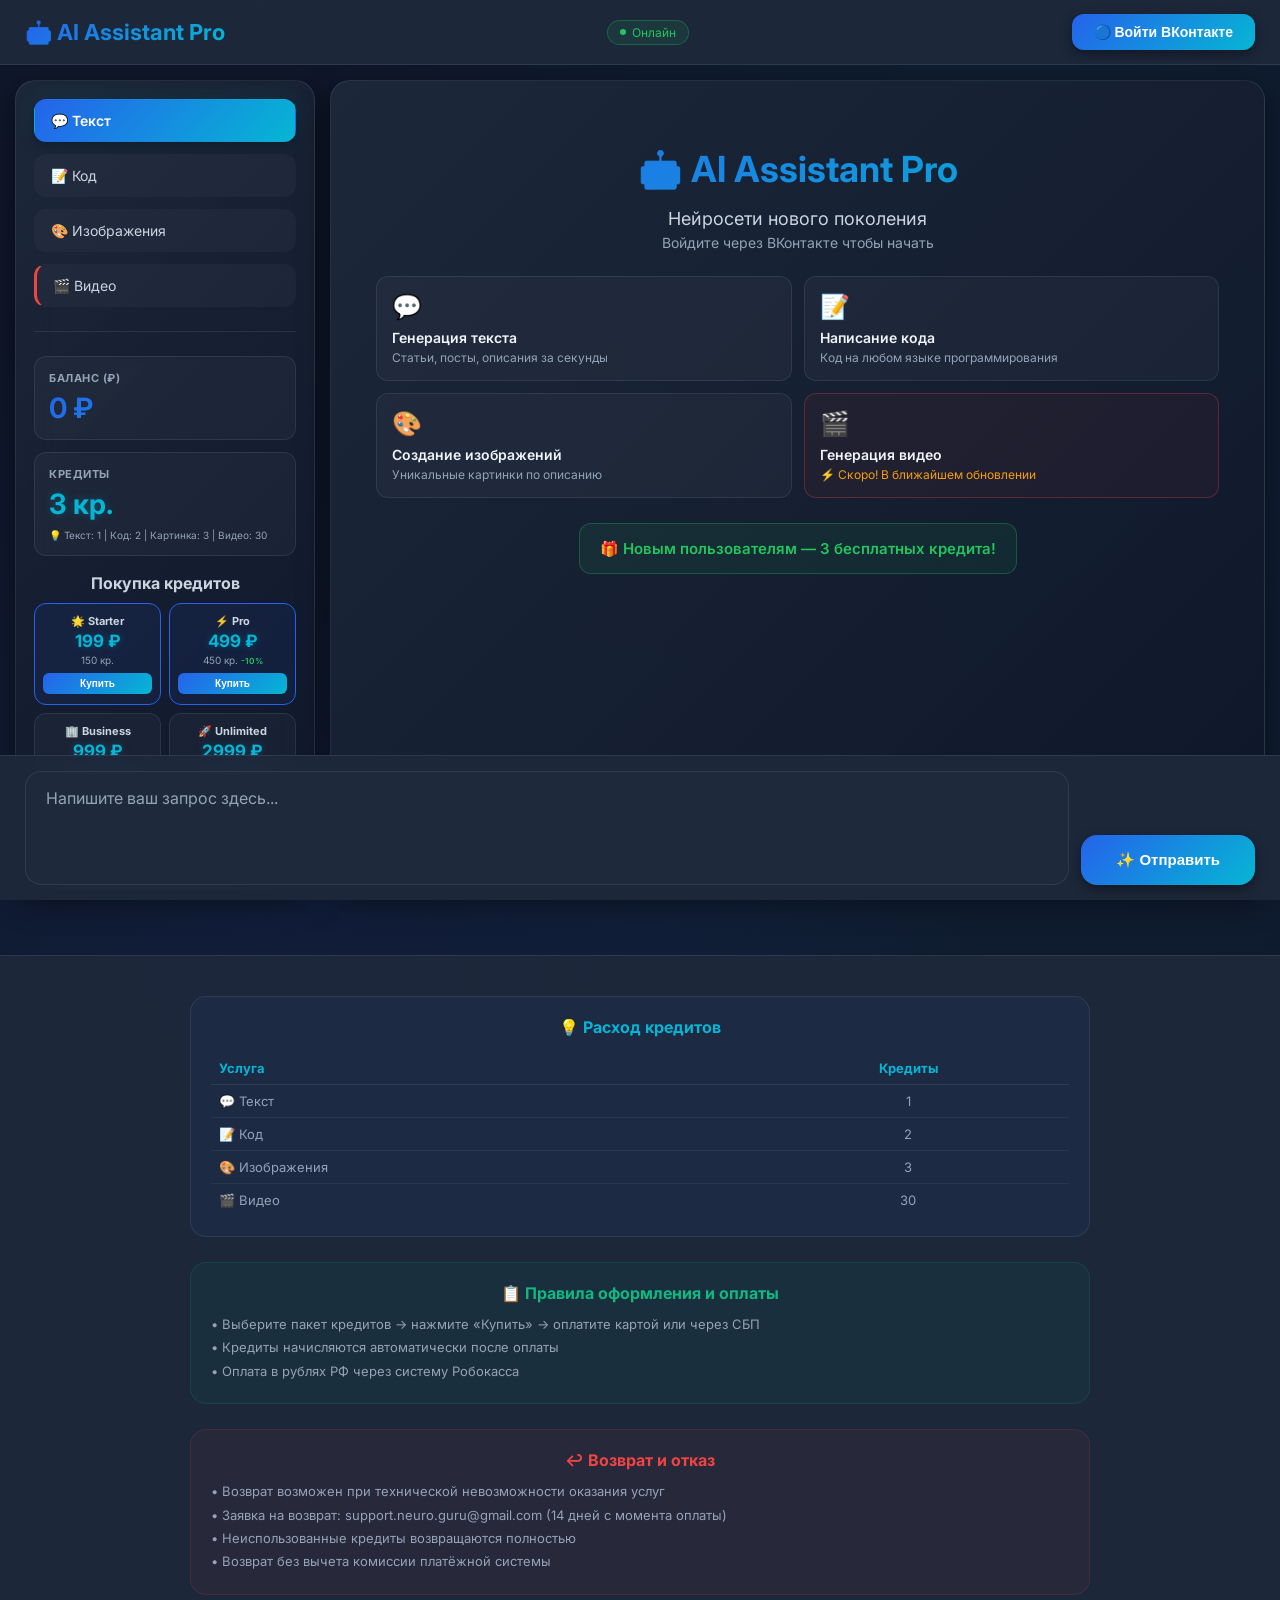
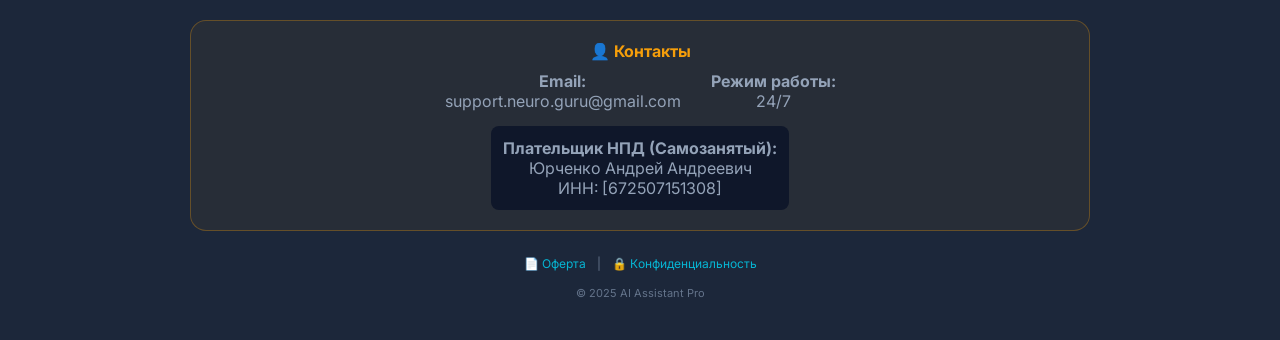
==== frontend/index.html @ 1ebdd9f5 "WOW design + particles + animations + larger font" ====
<!DOCTYPE html>
<html lang="ru">
<head>
    <meta charset="UTF-8">
    <meta name="viewport" content="width=device-width, initial-scale=1.0">
    <title>AI Assistant Pro — Нейросети нового поколения</title>
    <link rel="stylesheet" href="/static/css/style.css">
    <link href="https://fonts.googleapis.com/css2?family=Inter:wght@400;500;600;700;800&display=swap" rel="stylesheet">
    <style>
        /* Анимированные частицы на фоне */
        .particles { position: fixed; top: 0; left: 0; width: 100%; height: 100%; pointer-events: none; z-index: 0; overflow: hidden; }
        .particle { position: absolute; width: 4px; height: 4px; background: rgba(6, 182, 212, 0.3); border-radius: 50%; animation: float 15s infinite; }
        @keyframes float {
            0% { transform: translateY(100vh) rotate(0deg); opacity: 0; }
            10% { opacity: 1; }
            90% { opacity: 1; }
            100% { transform: translateY(-100px) rotate(720deg); opacity: 0; }
        }
        .particle:nth-child(1) { left: 10%; animation-delay: 0s; animation-duration: 20s; }
        .particle:nth-child(2) { left: 20%; animation-delay: 2s; animation-duration: 15s; width: 6px; height: 6px; }
        .particle:nth-child(3) { left: 35%; animation-delay: 4s; animation-duration: 18s; }
        .particle:nth-child(4) { left: 50%; animation-delay: 1s; animation-duration: 22s; width: 3px; height: 3px; }
        .particle:nth-child(5) { left: 65%; animation-delay: 3s; animation-duration: 16s; width: 5px; height: 5px; }
        .particle:nth-child(6) { left: 75%; animation-delay: 5s; animation-duration: 19s; }
        .particle:nth-child(7) { left: 85%; animation-delay: 0.5s; animation-duration: 21s; width: 4px; height: 4px; }
        .particle:nth-child(8) { left: 95%; animation-delay: 3.5s; animation-duration: 17s; }
        
        /* Пульсирующее свечение логотипа */
        .logo-glow { animation: logoGlow 3s ease-in-out infinite; }
        @keyframes logoGlow {
            0%, 100% { text-shadow: 0 0 10px rgba(6, 182, 212, 0.3); }
            50% { text-shadow: 0 0 20px rgba(6, 182, 212, 0.6), 0 0 40px rgba(37, 99, 235, 0.3); }
        }
        
        /* Анимация появления карточек */
        .feature-card { animation: cardAppear 0.5s ease forwards; opacity: 0; transform: translateY(20px); }
        .feature-card:nth-child(1) { animation-delay: 0.1s; }
        .feature-card:nth-child(2) { animation-delay: 0.2s; }
        .feature-card:nth-child(3) { animation-delay: 0.3s; }
        .feature-card:nth-child(4) { animation-delay: 0.4s; }
        @keyframes cardAppear {
            to { opacity: 1; transform: translateY(0); }
        }
        
        /* Градиентная рамка при наведении */
        .feature-card:hover {
            background: rgba(6, 182, 212, 0.05) !important;
            border-image: linear-gradient(135deg, #2563eb, #06b6d4) 1;
            box-shadow: 0 0 15px rgba(6, 182, 212, 0.2);
        }
        
        /* Типографика ответов */
        .message.assistant pre {
            font-size: 16px !important;
            line-height: 1.8 !important;
            color: #e2e8f0 !important;
        }
        
        /* Анимация набора текста */
        .typing-indicator {
            display: inline-flex; gap: 4px; padding: 15px 20px;
            background: var(--bg-medium); border-radius: 18px; border: 1px solid var(--border);
        }
        .typing-dot {
            width: 8px; height: 8px; background: var(--accent); border-radius: 50%;
            animation: typing 1.4s infinite;
        }
        .typing-dot:nth-child(2) { animation-delay: 0.2s; }
        .typing-dot:nth-child(3) { animation-delay: 0.4s; }
        @keyframes typing {
            0%, 60%, 100% { transform: translateY(0); opacity: 0.4; }
            30% { transform: translateY(-10px); opacity: 1; }
        }
        
        /* Статус-бар онлайн */
        .status-online {
            display: inline-flex; align-items: center; gap: 6px;
            padding: 4px 12px; background: rgba(34,197,94,0.1); border-radius: 20px;
            font-size: 12px; color: #22c55e; border: 1px solid rgba(34,197,94,0.3);
        }
        .status-dot { width: 6px; height: 6px; background: #22c55e; border-radius: 50%; animation: pulse 2s infinite; }
        @keyframes pulse { 0%, 100% { opacity: 1; } 50% { opacity: 0.3; } }
    </style>
</head>
<body>
    <!-- Анимированные частицы -->
    <div class="particles">
        <div class="particle"></div><div class="particle"></div><div class="particle"></div><div class="particle"></div>
        <div class="particle"></div><div class="particle"></div><div class="particle"></div><div class="particle"></div>
    </div>

    <nav class="navbar" style="z-index: 10; position: relative;">
        <div class="logo logo-glow">🤖 AI Assistant Pro</div>
        <div class="status-online"><div class="status-dot"></div>Онлайн</div>
        <div id="auth-section">
            <button id="vk-login-btn" onclick="vkLogin()">🔵 Войти ВКонтакте</button>
        </div>
        <div id="user-section" style="display:none;">
            <img id="avatar-display" src="" alt="" style="display:none; border-radius: 50%; width: 48px; height: 48px; object-fit: cover; border: 2px solid var(--accent);">
            <span id="username-display" style="font-weight: 600;"></span>
            <button onclick="logout()" class="logout-btn">Выход</button>
        </div>
    </nav>

    <div class="container" style="position: relative; z-index: 1;">
        <aside class="sidebar">
            <div class="menu-item active" onclick="setMode('text')">💬 Текст</div>
            <div class="menu-item" onclick="setMode('code')">📝 Код</div>
            <div class="menu-item" onclick="setMode('image')">🎨 Изображения</div>
            <div class="menu-item video-item" onclick="setMode('video')">🎬 Видео</div>
            
            <hr style="border: none; border-top: 1px solid var(--border); margin: 12px 0;">
            
            <div class="balance-section">
                <h4>Баланс (₽)</h4>
                <div id="balance-display">0 ₽</div>
            </div>
            
            <div class="credits-section">
                <h4>Кредиты</h4>
                <div id="credits-display">3 кр.</div>
                <div style="margin-top: 8px; font-size: 10px; color: var(--text-muted);">
                    💡 Текст: 1 | Код: 2 | Картинка: 3 | Видео: 30
                </div>
            </div>
            
            <div class="pricing-section">
                <h4 style="margin-bottom: 10px; text-align: center; color: var(--text-light);">Покупка кредитов</h4>
                <div class="pricing-grid">
                    <div class="price-mini popular" onclick="selectPackage('starter', 199)">
                        <div class="mini-name">🌟 Starter</div>
                        <div class="mini-price">199 ₽</div>
                        <div class="mini-credits">150 кр.</div>
                        <button class="mini-btn">Купить</button>
                    </div>
                    <div class="price-mini popular" onclick="selectPackage('professional', 499)">
                        <div class="mini-name">⚡ Pro</div>
                        <div class="mini-price">499 ₽</div>
                        <div class="mini-credits">450 кр. <small>-10%</small></div>
                        <button class="mini-btn">Купить</button>
                    </div>
                    <div class="price-mini" onclick="selectPackage('business', 999)">
                        <div class="mini-name">🏢 Business</div>
                        <div class="mini-price">999 ₽</div>
                        <div class="mini-credits">1100 кр. <small>-20%</small></div>
                        <button class="mini-btn">Купить</button>
                    </div>
                    <div class="price-mini" onclick="selectPackage('unlimited', 2999)">
                        <div class="mini-name">🚀 Unlimited</div>
                        <div class="mini-price">2999 ₽</div>
                        <div class="mini-credits">3500 кр. <small>-30%</small></div>
                        <button class="mini-btn">Купить</button>
                    </div>
                </div>
            </div>
            
            <div class="invite-section">
                <h4>Пригласи друга</h4>
                <p style="margin-top: 6px; font-size: 12px; color: var(--text-muted);">Получи бонус за каждого друга!</p>
                <button onclick="openModal()" class="primary-btn" style="width: 100%; margin-top: 10px; padding: 10px; font-size: 13px;">✉️ Пригласить друга</button>
            </div>
            
            <div class="update-info-box">
                <h4>📌 Скоро обновление!</h4>
                <p style="font-size: 11px;">Скоро вы сможете получать деньги за рефералов и выводить на карту.</p>
            </div>
        </aside>

        <main class="chat-window" id="chat-window">
            <div class="welcome-message">
                <h1>🤖 AI Assistant Pro</h1>
                <p style="color: var(--text-light); font-size: 18px; margin-bottom: 5px;">Нейросети нового поколения</p>
                <p style="color: var(--text-muted); font-size: 14px;">Войдите через ВКонтакте чтобы начать</p>
                
                <div class="welcome-features">
                    <div class="feature-card">
                        <div class="feature-icon">💬</div>
                        <div class="feature-title">Генерация текста</div>
                        <div class="feature-desc">Статьи, посты, описания за секунды</div>
                    </div>
                    <div class="feature-card">
                        <div class="feature-icon">📝</div>
                        <div class="feature-title">Написание кода</div>
                        <div class="feature-desc">Код на любом языке программирования</div>
                    </div>
                    <div class="feature-card">
                        <div class="feature-icon">🎨</div>
                        <div class="feature-title">Создание изображений</div>
                        <div class="feature-desc">Уникальные картинки по описанию</div>
                    </div>
                    <div class="feature-card" style="border-color: rgba(239,68,68,0.3); background: rgba(239,68,68,0.05);">
                        <div class="feature-icon">🎬</div>
                        <div class="feature-title">Генерация видео</div>
                        <div class="feature-desc" style="color: #f59e0b;">⚡ Скоро! В ближайшем обновлении</div>
                    </div>
                </div>
                
                <div style="margin-top: 25px; padding: 15px 20px; background: rgba(34,197,94,0.08); border-radius: 12px; border: 1px solid rgba(34,197,94,0.3); display: inline-block;">
                    <p style="color: #22c55e; font-size: 15px; font-weight: 600;">🎁 Новым пользователям — 3 бесплатных кредита!</p>
                </div>
            </div>
        </main>
    </div>

    <div class="input-area" style="z-index: 10;">
        <textarea id="prompt-input" placeholder="Напишите ваш запрос здесь..." rows="4" style="min-height: 100px;"></textarea>
        <button onclick="sendMessage()" id="send-btn">✨ Отправить</button>
    </div>

    <div id="media-warning" style="display:none; position:fixed; bottom:90px; left:50%; transform:translateX(-50%); background:rgba(245,158,11,0.15); border:1px solid rgba(245,158,11,0.4); padding:10px 20px; border-radius:12px; z-index:1500; max-width:500px; text-align:center;">
        <p style="font-size:13px; color:#f59e0b; margin:0;">⚠️ Первый запрос может занять до 60 секунд</p>
    </div>

    <div class="modal-overlay" id="invite-modal">
        <div class="modal-content">
            <button class="close-modal" onclick="closeModal()">&times;</button>
            <h2 class="modal-title">Пригласи друзей</h2>
            <p class="modal-subtitle">Получите бонусные кредиты за каждого друга!</p>
            <div class="referral-code-box">
                <p style="color: var(--text-muted); margin-bottom: 5px;">Ваш код:</p>
                <div class="referral-code" id="referral-code"></div>
            </div>
            <div class="action-buttons">
                <button onclick="copyReferralLink()" class="primary-btn" style="width:100%;">Копировать ссылку</button>
            </div>
            <div style="margin-top: 20px; padding: 15px; background: rgba(245, 158, 11, 0.08); border-radius: 12px; border: 1px solid rgba(245, 158, 11, 0.3);">
                <p style="font-size: 12px; color: #f59e0b; font-weight: 600;">🔮 Близится обновление!</p>
                <p style="font-size: 11px; color: var(--text-light);">Скоро деньги за рефералов можно будет выводить на карту!</p>
            </div>
        </div>
    </div>

    <div class="modal-overlay" id="payment-modal">
        <div class="modal-content">
            <button class="close-modal" onclick="closePaymentModal()">&times;</button>
            <h2 class="modal-title">Оплата пакета</h2>
            <p class="modal-subtitle" id="payment-summary"></p>
            <div style="padding: 15px; background: rgba(16, 185, 129, 0.08); border-radius: 12px; border: 1px solid rgba(16, 185, 129, 0.3); margin-bottom: 20px;">
                <p style="font-size: 13px; color: #10b981; font-weight: 600;">⚙️ Как это работает?</p>
                <p style="font-size: 12px; color: var(--text-light);">После оплаты кредиты придут автоматически.</p>
            </div>
            <button class="primary-btn" style="width: 100%;" onclick="processPayment()">Перейти к оплате</button>
        </div>
    </div>

    <div id="loading-overlay" style="display:none; position:fixed; top:0; left:0; right:0; bottom:0; background:rgba(0,0,0,0.6); z-index:3000; justify-content:center; align-items:center;">
        <div style="background: #1e293b; padding: 35px; border-radius: 20px; text-align:center; border: 1px solid rgba(6, 182, 212, 0.3); box-shadow: 0 0 30px rgba(6,182,212,0.2);">
            <div class="typing-indicator" style="margin-bottom: 20px;">
                <div class="typing-dot"></div>
                <div class="typing-dot"></div>
                <div class="typing-dot"></div>
            </div>
            <p style="color: #e2e8f0; font-size: 16px; font-weight: 600;" id="loading-text">Генерация контента...</p>
            <p style="color: #94a3b8; font-size: 13px; margin-top: 8px;" id="loading-hint">Пожалуйста подождите</p>
        </div>
    </div>

    <footer style="background: rgba(30, 41, 59, 0.95); padding: 40px 30px; margin-top: 50px; text-align: center; border-top: 1px solid rgba(148,163,184,0.15); position: relative; z-index: 1;">
        <div style="max-width: 900px; margin: 0 auto;">
            <div style="margin-bottom: 25px; padding: 20px; background: rgba(37,99,235,0.05); border-radius: 16px; border: 1px solid rgba(148,163,184,0.15); text-align: left;">
                <h4 style="color: #06b6d4; margin-bottom: 15px; text-align: center;">💡 Расход кредитов</h4>
                <table style="width:100%; border-collapse:collapse; color:#94a3b8; font-size:13px;">
                    <tr style="border-bottom:1px solid rgba(148,163,184,0.15);"><th style="padding:8px;text-align:left;color:#06b6d4;">Услуга</th><th style="padding:8px;text-align:center;color:#06b6d4;">Кредиты</th></tr>
                    <tr style="border-bottom:1px solid rgba(148,163,184,0.1);"><td style="padding:8px;">💬 Текст</td><td style="padding:8px;text-align:center;">1</td></tr>
                    <tr style="border-bottom:1px solid rgba(148,163,184,0.1);"><td style="padding:8px;">📝 Код</td><td style="padding:8px;text-align:center;">2</td></tr>
                    <tr style="border-bottom:1px solid rgba(148,163,184,0.1);"><td style="padding:8px;">🎨 Изображения</td><td style="padding:8px;text-align:center;">3</td></tr>
                    <tr><td style="padding:8px;">🎬 Видео</td><td style="padding:8px;text-align:center;">30</td></tr>
                </table>
            </div>
            <div style="margin-bottom: 25px; padding: 20px; background: rgba(16,185,129,0.05); border-radius: 16px; border: 1px solid rgba(16,185,129,0.15); text-align: left;">
                <h4 style="color: #10b981; margin-bottom: 10px; text-align: center;">📋 Правила оформления и оплаты</h4>
                <div style="font-size:13px; color:#94a3b8; line-height:1.8;">
                    <p>• Выберите пакет кредитов → нажмите «Купить» → оплатите картой или через СБП</p>
                    <p>• Кредиты начисляются автоматически после оплаты</p>
                    <p>• Оплата в рублях РФ через систему Робокасса</p>
                </div>
            </div>
            <div style="margin-bottom: 25px; padding: 20px; background: rgba(239,68,68,0.05); border-radius: 16px; border: 1px solid rgba(239,68,68,0.15); text-align: left;">
                <h4 style="color: #ef4444; margin-bottom: 10px; text-align: center;">↩️ Возврат и отказ</h4>
                <div style="font-size:13px; color:#94a3b8; line-height:1.8;">
                    <p>• Возврат возможен при технической невозможности оказания услуг</p>
                    <p>• Заявка на возврат: support.neuro.guru@gmail.com (14 дней с момента оплаты)</p>
                    <p>• Неиспользованные кредиты возвращаются полностью</p>
                    <p>• Возврат без вычета комиссии платёжной системы</p>
                </div>
            </div>
            <div style="margin-bottom: 25px; padding: 20px; background: rgba(245,158,11,0.05); border-radius: 16px; border: 1px solid rgba(245,158,11,0.3);">
                <h4 style="color: #f59e0b; margin-bottom: 10px;">👤 Контакты</h4>
                <div style="display:flex; justify-content:center; gap:30px; flex-wrap:wrap; margin-bottom:15px; color:#94a3b8;">
                    <div><strong>Email:</strong><br>support.neuro.guru@gmail.com</div>
                    <div><strong>Режим работы:</strong><br>24/7</div>
                </div>
                <div style="background:#0f172a; padding:12px; border-radius:8px; display:inline-block; color:#94a3b8;">
                    <strong>Плательщик НПД (Самозанятый):</strong><br>
                    Юрченко Андрей Андреевич<br>
                    ИНН: [672507151308]
                </div>
            </div>
            <div style="font-size:12px; color:#64748b;">
                <a href="/offer.html" style="color:#06b6d4; text-decoration:none; margin:0 8px;">📄 Оферта</a> |
                <a href="/privacy.html" style="color:#06b6d4; text-decoration:none; margin:0 8px;">🔒 Конфиденциальность</a>
            </div>
            <div style="font-size:11px; color:#64748b; margin-top:15px;">© 2025 AI Assistant Pro</div>
        </div>
    </footer>

    <script>
        let currentUser = null;
        let currentMode = 'text';
        let selectedPackage = null;
        let selectedPrice = null;
        const API_BASE = 'https://neuro-guru-backend.onrender.com';

        document.addEventListener('DOMContentLoaded', async () => {
            const urlParams = new URLSearchParams(window.location.search);
            const authStatus = urlParams.get('auth');
            const tokenFromUrl = urlParams.get('token');
            const userDataFromUrl = urlParams.get('userData');
            if (authStatus === 'success' && tokenFromUrl && userDataFromUrl) {
                try {
                    const userData = JSON.parse(decodeURIComponent(userDataFromUrl));
                    localStorage.setItem('session_token', tokenFromUrl);
                    localStorage.setItem('current_user', JSON.stringify(userData));
                    window.history.replaceState({}, document.title, window.location.pathname);
                    currentUser = userData;
                    await updateUI();
                    await loadHistory();
                    return;
                } catch (e) { console.error('Auth error:', e); }
            }
            const token = localStorage.getItem('session_token');
            const user = localStorage.getItem('current_user');
            if (token && user) {
                try {
                    currentUser = JSON.parse(user);
                    await updateUI();
                    await loadHistory();
                } catch (e) {
                    localStorage.removeItem('session_token');
                    localStorage.removeItem('current_user');
                }
            }
        });

        function setMode(mode) {
            document.querySelectorAll('.menu-item, .video-item').forEach(item => item.classList.remove('active'));
            event.target.classList.add('active');
            currentMode = mode;
            const warning = document.getElementById('media-warning');
            warning.style.display = (mode === 'image' || mode === 'video') ? 'block' : 'none';
        }

        function showLoading(type) {
            const overlay = document.getElementById('loading-overlay');
            const text = document.getElementById('loading-text');
            const hint = document.getElementById('loading-hint');
            if (type === 'image') { text.textContent = '🎨 Генерация изображения...'; hint.textContent = 'Первый запрос может занять до 60 секунд'; }
            else if (type === 'video') { text.textContent = '🎬 Генерация видео...'; hint.textContent = 'Это может занять до 2 минут'; }
            else if (type === 'code') { text.textContent = '📝 Пишу код...'; hint.textContent = 'Анализирую задачу'; }
            else { text.textContent = '💬 Думаю над ответом...'; hint.textContent = 'Обрабатываю запрос'; }
            overlay.style.display = 'flex';
        }
        function hideLoading() { document.getElementById('loading-overlay').style.display = 'none'; }

        async function sendMessage() {
            const input = document.getElementById('prompt-input');
            const message = input.value.trim();
            if (!currentUser || !message) { alert('Сначала войдите в аккаунт!'); return; }
            const creditsNeeded = getCostByType(currentMode);
            const credits = parseFloat(currentUser.credits || 0);
            if (credits < creditsNeeded) { alert('Недостаточно кредитов!'); openPaymentModal(); return; }
            addMessageToChat('user', message);
            input.value = '';
            showLoading(currentMode);
            try {
                const response = await fetch(`${API_BASE}/chat/send`, {
                    method: 'POST',
                    headers: { 'Content-Type': 'application/json', 'X-User-ID': currentUser.id },
                    body: JSON.stringify({ prompt: message, type: currentMode })
                });
                const result = await response.json();
                hideLoading();
                addMessageToChat('assistant', result.response, result.type);
                await deductCredits(creditsNeeded);
            } catch (error) {
                hideLoading();
                addMessageToChat('system', 'Ошибка соединения с сервером. Попробуйте обновить страницу.');
            }
        }

        function getCostByType(type) {
            switch(type) { case 'text': return 1; case 'code': return 2; case 'image': return 3; case 'video': return 30; default: return 1; }
        }

        async function vkLogin() {
            try {
                const r = await fetch(`${API_BASE}/auth/vk/login`);
                const d = await r.json();
                window.location.href = d.login_url;
            } catch (e) { alert('Сервер загружается. Подождите 30 секунд и попробуйте снова.'); }
        }

        async function updateUI() {
            document.getElementById('auth-section').style.display = 'none';
            document.getElementById('user-section').style.display = 'flex';
            document.getElementById('username-display').textContent = currentUser.name;
            if (currentUser.photo) { const a = document.getElementById('avatar-display'); a.src = currentUser.photo; a.style.display = 'inline-block'; }
            try {
                const r = await fetch(`${API_BASE}/credits/check?user_id=${currentUser.id}`);
                const d = await r.json();
                if (d.success && d.credits !== undefined) {
                    currentUser.credits = d.credits;
                    currentUser.balance = d.balance || 0;
                    localStorage.setItem('current_user', JSON.stringify(currentUser));
                }
            } catch(e) {}
            document.getElementById('balance-display').textContent = `${(currentUser.balance || 0).toFixed(0)} ₽`;
            document.getElementById('credits-display').textContent = `${currentUser.credits || 0} кр.`;
            const rc = document.getElementById('referral-code'); if (rc) rc.textContent = currentUser.referral_code || '------';
        }

        async function loadHistory() {
            const cw = document.getElementById('chat-window'); cw.innerHTML = '';
            try {
                const r = await fetch(`${API_BASE}/chat/history/${currentUser.id}`);
                const d = await r.json();
                d.history.forEach(msg => addMessageToChat(msg.role, msg.content, msg.message_type));
            } catch (e) {}
        }

        async function deductCredits(amount) {
            currentUser.credits -= amount;
            localStorage.setItem('current_user', JSON.stringify(currentUser));
            await updateUI();
            try { await fetch(`${API_BASE}/credits/deduct`, { method: 'POST', headers: { 'Content-Type': 'application/json', 'X-User-ID': currentUser.id }, body: JSON.stringify({ amount }) }); } catch (e) {}
        }

        function addMessageToChat(role, content, type) {
            const cw = document.getElementById('chat-window');
            const div = document.createElement('div');
            div.className = `message ${role}`;
            if (type === 'image' && content && content.startsWith('data:image')) {
                div.innerHTML = `<p style="font-size:16px;margin-bottom:10px;"><strong>🎨 Изображение:</strong></p><img src="${content}" style="max-width:100%;border-radius:12px;">`;
            } else if (type === 'video' && content && content.startsWith('http')) {
                div.innerHTML = `<p style="font-size:16px;"><strong>🎬 Видео:</strong></p><video controls width="100%" style="border-radius:12px;"><source src="${content}" type="video/mp4"></video>`;
            } else {
                div.innerHTML = `<div style="font-size:16px;line-height:1.8;white-space:pre-wrap;">${content}</div>`;
            }
            cw.appendChild(div); cw.scrollTop = cw.scrollHeight;
        }

        function logout() { localStorage.removeItem('session_token'); localStorage.removeItem('current_user'); location.reload(); }
        function openModal() { if (currentUser && currentUser.referral_code) { document.getElementById('invite-modal').classList.add('active'); } else { alert('Войдите в аккаунт!'); } }
        function closeModal() { document.getElementById('invite-modal').classList.remove('active'); }
        document.getElementById('invite-modal').addEventListener('click', function(e) { if (e.target === this) closeModal(); });
        function copyReferralLink() { const l = `${window.location.origin}?ref=${currentUser.referral_code}`; navigator.clipboard.writeText(l).then(() => alert('Ссылка скопирована!')); }

        function selectPackage(pkgName, price) {
            selectedPackage = pkgName; selectedPrice = price;
            const n = { 'starter': 'Starter (150 кр.)', 'professional': 'Pro (450 кр.)', 'business': 'Business (1100 кр.)', 'unlimited': 'Unlimited (3500 кр.)' };
            document.getElementById('payment-summary').innerHTML = `Пакет: <strong>${n[pkgName]}</strong><br>Цена: <strong>${price} ₽</strong>`;
            openPaymentModal();
        }
        function openPaymentModal() { document.getElementById('payment-modal').classList.add('active'); }
        function closePaymentModal() { document.getElementById('payment-modal').classList.remove('active'); }
        document.getElementById('payment-modal').addEventListener('click', function(e) { if (e.target === this) closePaymentModal(); });

        async function processPayment() {
            if (!selectedPackage || !selectedPrice) { alert('Выберите пакет!'); return; }
            try {
                const r = await fetch(`${API_BASE}/payment/create`, { method: 'POST', headers: { 'Content-Type': 'application/json', 'X-User-ID': currentUser.id }, body: JSON.stringify({ package: selectedPackage, amount: selectedPrice }) });
                const d = await r.json();
                if (d.success && d.confirmation_url) { window.location.href = d.confirmation_url; }
                else { alert(d.error || 'Ошибка оплаты. Платёжная система настраивается.'); }
            } catch (e) { alert('Ошибка соединения'); }
            closePaymentModal();
        }

        document.getElementById('prompt-input').addEventListener('keypress', function(e) { if (e.ctrlKey && e.key === 'Enter') sendMessage(); });
    </script>
</body>
</html>
---- static/css/style.css ----
* { margin: 0; padding: 0; box-sizing: border-box; }

:root {
    --primary: #2563eb;
    --primary-dark: #1e40af;
    --accent: #06b6d4;
    --accent-glow: rgba(6, 182, 212, 0.3);
    --bg-dark: #0f172a;
    --bg-medium: #1e293b;
    --bg-light: #334155;
    --bg-card: rgba(30, 41, 59, 0.95);
    --text-white: #f1f5f9;
    --text-light: #cbd5e1;
    --text-muted: #94a3b8;
    --border: rgba(148, 163, 184, 0.15);
    --border-accent: rgba(6, 182, 212, 0.3);
    --shadow-md: 0 4px 12px rgba(0,0,0,0.4);
    --shadow-lg: 0 10px 30px rgba(0,0,0,0.5);
    --shadow-glow: 0 0 20px rgba(6, 182, 212, 0.15);
    --radius-sm: 8px;
    --radius-md: 12px;
    --radius-lg: 16px;
    --radius-xl: 20px;
    --gradient-primary: linear-gradient(135deg, #2563eb 0%, #06b6d4 100%);
    --gradient-card: linear-gradient(135deg, rgba(30, 41, 59, 0.9) 0%, rgba(15, 23, 42, 0.95) 100%);
}

body {
    font-family: 'Inter', -apple-system, BlinkMacSystemFont, 'Segoe UI', Roboto, sans-serif;
    background: var(--bg-dark);
    background-image:
        radial-gradient(ellipse at 20% 50%, rgba(37, 99, 235, 0.08) 0%, transparent 50%),
        radial-gradient(ellipse at 80% 20%, rgba(6, 182, 212, 0.06) 0%, transparent 50%),
        radial-gradient(ellipse at 50% 80%, rgba(37, 99, 235, 0.04) 0%, transparent 50%);
    color: var(--text-white);
    min-height: 100vh;
    overflow-x: hidden;
}

.navbar {
    background: var(--bg-card);
    backdrop-filter: blur(20px);
    padding: 14px 25px;
    display: flex;
    justify-content: space-between;
    align-items: center;
    border-bottom: 1px solid var(--border);
    position: sticky;
    top: 0;
    z-index: 1000;
}

.logo {
    font-size: 22px;
    font-weight: 700;
    background: var(--gradient-primary);
    -webkit-background-clip: text;
    -webkit-text-fill-color: transparent;
    background-clip: text;
}

#auth-section button {
    padding: 10px 22px;
    background: var(--gradient-primary);
    color: white;
    border: none;
    border-radius: var(--radius-md);
    cursor: pointer;
    font-weight: 600;
    font-size: 14px;
    transition: all 0.3s ease;
    box-shadow: var(--shadow-md);
}

#auth-section button:hover {
    transform: translateY(-2px);
    box-shadow: var(--shadow-lg), var(--shadow-glow);
}

#user-section { display: flex; align-items: center; gap: 10px; }

.logout-btn {
    background: rgba(255,255,255,0.08);
    color: var(--text-light);
    border: 1px solid var(--border);
    padding: 8px 14px;
    border-radius: var(--radius-md);
    cursor: pointer;
    font-weight: 600;
    font-size: 13px;
    transition: all 0.3s ease;
}

.logout-btn:hover { background: rgba(255,255,255,0.15); border-color: var(--accent); }

.container {
    display: flex;
    height: calc(100vh - 60px);
    max-width: 1600px;
    margin: 0 auto;
    padding: 15px;
    gap: 15px;
}

.sidebar {
    width: 300px;
    background: var(--gradient-card);
    backdrop-filter: blur(20px);
    padding: 18px;
    border-radius: var(--radius-xl);
    border: 1px solid var(--border);
    box-shadow: var(--shadow-lg);
    display: flex;
    flex-direction: column;
    gap: 12px;
    overflow-y: auto;
    max-height: calc(100vh - 80px);
}

.sidebar::-webkit-scrollbar { width: 4px; }
.sidebar::-webkit-scrollbar-thumb { background: var(--bg-light); border-radius: 4px; }

.menu-item, .video-item {
    padding: 12px 16px;
    border-radius: var(--radius-md);
    cursor: pointer;
    transition: all 0.3s ease;
    background: rgba(255, 255, 255, 0.03);
    font-size: 14px;
    color: var(--text-light);
    border: 1px solid transparent;
}

.video-item { border-left: 3px solid #ef4444; }

.menu-item:hover, .video-item:hover {
    background: rgba(255, 255, 255, 0.08);
    transform: translateX(3px);
    border-color: var(--border);
}

.menu-item.active, .video-item.active {
    background: var(--gradient-primary);
    color: white;
    font-weight: 600;
    border-color: transparent;
    box-shadow: var(--shadow-md), var(--shadow-glow);
}

.balance-section, .credits-section, .invite-section, .update-info-box {
    background: rgba(255, 255, 255, 0.03);
    padding: 14px;
    border-radius: var(--radius-md);
    border: 1px solid var(--border);
}

.balance-section h4, .credits-section h4, .invite-section h4 {
    font-size: 11px;
    color: var(--text-muted);
    margin-bottom: 6px;
    text-transform: uppercase;
    letter-spacing: 0.5px;
}

#balance-display {
    font-size: 28px;
    font-weight: 700;
    background: var(--gradient-primary);
    -webkit-background-clip: text;
    -webkit-text-fill-color: transparent;
    background-clip: text;
}

#credits-display {
    font-size: 28px;
    font-weight: 700;
    color: var(--accent);
    text-shadow: 0 0 10px var(--accent-glow);
}

.primary-btn {
    padding: 10px;
    background: var(--gradient-primary);
    color: white;
    border: none;
    border-radius: var(--radius-sm);
    font-weight: 600;
    cursor: pointer;
    transition: all 0.3s ease;
    font-size: 13px;
}

.primary-btn:hover {
    transform: translateY(-2px);
    box-shadow: var(--shadow-md), var(--shadow-glow);
}

.pricing-section { margin-top: 5px; }

.pricing-grid {
    display: grid;
    grid-template-columns: 1fr 1fr;
    gap: 8px;
}

.price-mini {
    padding: 10px 8px;
    background: rgba(255, 255, 255, 0.03);
    border-radius: var(--radius-md);
    border: 1px solid var(--border);
    cursor: pointer;
    transition: all 0.3s ease;
    text-align: center;
}

.price-mini:hover {
    transform: translateY(-2px);
    box-shadow: var(--shadow-md), var(--shadow-glow);
    border-color: var(--accent);
}

.price-mini.popular {
    border-color: var(--primary);
    background: rgba(37, 99, 235, 0.08);
}

.mini-name { font-weight: 700; font-size: 11px; color: var(--text-light); margin-bottom: 3px; }
.mini-price { font-size: 17px; font-weight: 700; color: var(--accent); margin: 3px 0; text-shadow: 0 0 8px var(--accent-glow); }
.mini-credits { font-size: 10px; color: var(--text-muted); margin-bottom: 5px; }
.mini-credits small { color: #22c55e; font-weight: 600; }

.mini-btn {
    width: 100%;
    padding: 5px 6px;
    background: var(--gradient-primary);
    color: white;
    border: none;
    border-radius: 6px;
    font-size: 10px;
    font-weight: 600;
    cursor: pointer;
    transition: all 0.3s ease;
}

.mini-btn:hover { transform: translateY(-1px); box-shadow: 0 2px 8px rgba(6, 182, 212, 0.4); }

/* ========== ОКНО ЧАТА ========== */

.chat-window {
    flex: 1;
    background: var(--gradient-card);
    backdrop-filter: blur(20px);
    padding: 25px;
    border-radius: var(--radius-xl);
    border: 1px solid var(--border);
    box-shadow: var(--shadow-lg);
    overflow-y: auto;
    display: flex;
    flex-direction: column;
    gap: 15px;
}

.chat-window::-webkit-scrollbar { width: 4px; }
.chat-window::-webkit-scrollbar-thumb { background: var(--bg-light); border-radius: 4px; }

.welcome-message {
    text-align: center;
    padding: 40px 20px;
    color: var(--text-muted);
}

.welcome-message h1 {
    font-size: 36px;
    margin-bottom: 15px;
    background: var(--gradient-primary);
    -webkit-background-clip: text;
    -webkit-text-fill-color: transparent;
    line-height: 1.3;
}

.welcome-features {
    display: grid;
    grid-template-columns: 1fr 1fr;
    gap: 12px;
    margin-top: 25px;
    text-align: left;
}

.feature-card {
    padding: 15px;
    background: rgba(255,255,255,0.03);
    border-radius: var(--radius-md);
    border: 1px solid var(--border);
    transition: all 0.3s ease;
}

.feature-card:hover {
    border-color: var(--accent);
    transform: translateY(-2px);
}

.feature-icon { font-size: 24px; margin-bottom: 8px; }
.feature-title { font-size: 14px; font-weight: 600; color: var(--text-white); margin-bottom: 4px; }
.feature-desc { font-size: 12px; color: var(--text-muted); }

/* ========== СООБЩЕНИЯ (КРУПНЫЙ ШРИФТ) ========== */

.message {
    max-width: 85%;
    padding: 18px 22px;
    border-radius: 18px;
    line-height: 1.7;
    word-wrap: break-word;
    margin-bottom: 12px;
    animation: fadeIn 0.3s ease;
    font-size: 16px;
}

@keyframes fadeIn {
    from { opacity: 0; transform: translateY(10px); }
    to { opacity: 1; transform: translateY(0); }
}

.message.user {
    background: var(--gradient-primary);
    color: white;
    align-self: flex-end;
    border-bottom-right-radius: 5px;
    box-shadow: var(--shadow-md), var(--shadow-glow);
    font-size: 16px;
}

.message.assistant {
    background: var(--bg-medium);
    border: 1px solid var(--border);
    color: var(--text-white);
    align-self: flex-start;
    border-bottom-left-radius: 5px;
    font-size: 16px;
}

.message.system {
    background: rgba(234, 179, 8, 0.1);
    border: 1px solid rgba(234, 179, 8, 0.3);
    color: #fbbf24;
    align-self: center;
    font-size: 14px;
}

.message pre {
    margin: 0;
    white-space: pre-wrap;
    font-family: 'Inter', sans-serif;
    font-size: 16px;
    color: var(--text-white);
    line-height: 1.7;
}

.message code {
    font-family: 'Consolas', 'Monaco', monospace;
    font-size: 14px;
    background: rgba(0, 0, 0, 0.3);
    padding: 2px 6px;
    border-radius: 4px;
}

.message img { max-width: 100%; border-radius: 12px; margin-top: 10px; }
.message video { max-width: 100%; border-radius: 12px; background: #000; }

/* ========== ПОЛЕ ВВОДА ========== */

.input-area {
    position: fixed;
    bottom: 0;
    left: 0;
    right: 0;
    background: var(--bg-card);
    backdrop-filter: blur(20px);
    padding: 15px 25px;
    border-top: 1px solid var(--border);
    display: flex;
    gap: 12px;
    align-items: flex-end;
}

#prompt-input {
    flex: 1;
    padding: 16px 20px;
    background: var(--bg-medium);
    border: 1px solid var(--border);
    border-radius: var(--radius-lg);
    resize: none;
    font-family: inherit;
    font-size: 16px;
    color: var(--text-white);
    outline: none;
    transition: all 0.3s ease;
}

#prompt-input::placeholder { color: var(--text-muted); }
#prompt-input:focus { border-color: var(--accent); box-shadow: 0 0 0 3px var(--accent-glow); }

#send-btn {
    padding: 16px 35px;
    background: var(--gradient-primary);
    color: white;
    border: none;
    border-radius: var(--radius-lg);
    cursor: pointer;
    font-size: 15px;
    font-weight: 600;
    transition: all 0.3s ease;
    box-shadow: var(--shadow-md);
}

#send-btn:hover { transform: translateY(-2px); box-shadow: var(--shadow-lg), var(--shadow-glow); }

/* ========== МОДАЛЬНЫЕ ОКНА ========== */

.modal-overlay {
    position: fixed;
    top: 0; left: 0; right: 0; bottom: 0;
    background: rgba(0,0,0,0.7);
    backdrop-filter: blur(8px);
    display: none;
    justify-content: center;
    align-items: center;
    z-index: 2000;
}

.modal-overlay.active { display: flex; }

.modal-content {
    background: var(--bg-medium);
    border: 1px solid var(--border);
    padding: 35px;
    border-radius: var(--radius-xl);
    max-width: 480px;
    width: 90%;
    box-shadow: var(--shadow-lg), var(--shadow-glow);
    position: relative;
    color: var(--text-white);
}

.modal-title {
    font-size: 26px;
    font-weight: 700;
    margin-bottom: 8px;
    background: var(--gradient-primary);
    -webkit-background-clip: text;
    -webkit-text-fill-color: transparent;
}

.modal-subtitle { color: var(--text-light); margin-bottom: 25px; font-size: 14px; }

.referral-code-box {
    background: rgba(37, 99, 235, 0.08);
    padding: 20px;
    border-radius: var(--radius-lg);
    text-align: center;
    margin-bottom: 20px;
    border: 1px solid var(--border-accent);
}

.referral-code {
    font-size: 28px;
    font-weight: 700;
    color: var(--accent);
    background: var(--bg-dark);
    padding: 12px 25px;
    border-radius: var(--radius-md);
    display: inline-block;
    text-shadow: 0 0 10px var(--accent-glow);
    border: 1px solid var(--border);
}

.close-modal {
    position: absolute;
    top: 15px; right: 15px;
    background: none;
    border: none;
    font-size: 26px;
    cursor: pointer;
    color: var(--text-muted);
    transition: color 0.3s ease;
}

.close-modal:hover { color: var(--text-white); }
.action-buttons { display: flex; gap: 12px; }
.update-info-box h4 { font-size: 11px; text-transform: uppercase; letter-spacing: 0.5px; color: var(--accent); }
.update-info-box p { color: var(--text-muted); }

@media (max-width: 768px) {
    .container { flex-direction: column; }
    .sidebar { width: 100%; max-height: 250px; }
    .navbar { flex-direction: column; gap: 8px; }
    .input-area { flex-direction: column; }
    #send-btn { width: 100%; }
    .pricing-grid { grid-template-columns: 1fr 1fr; gap: 6px; }
    .welcome-features { grid-template-columns: 1fr; }
    .welcome-message h1 { font-size: 24px; }
}
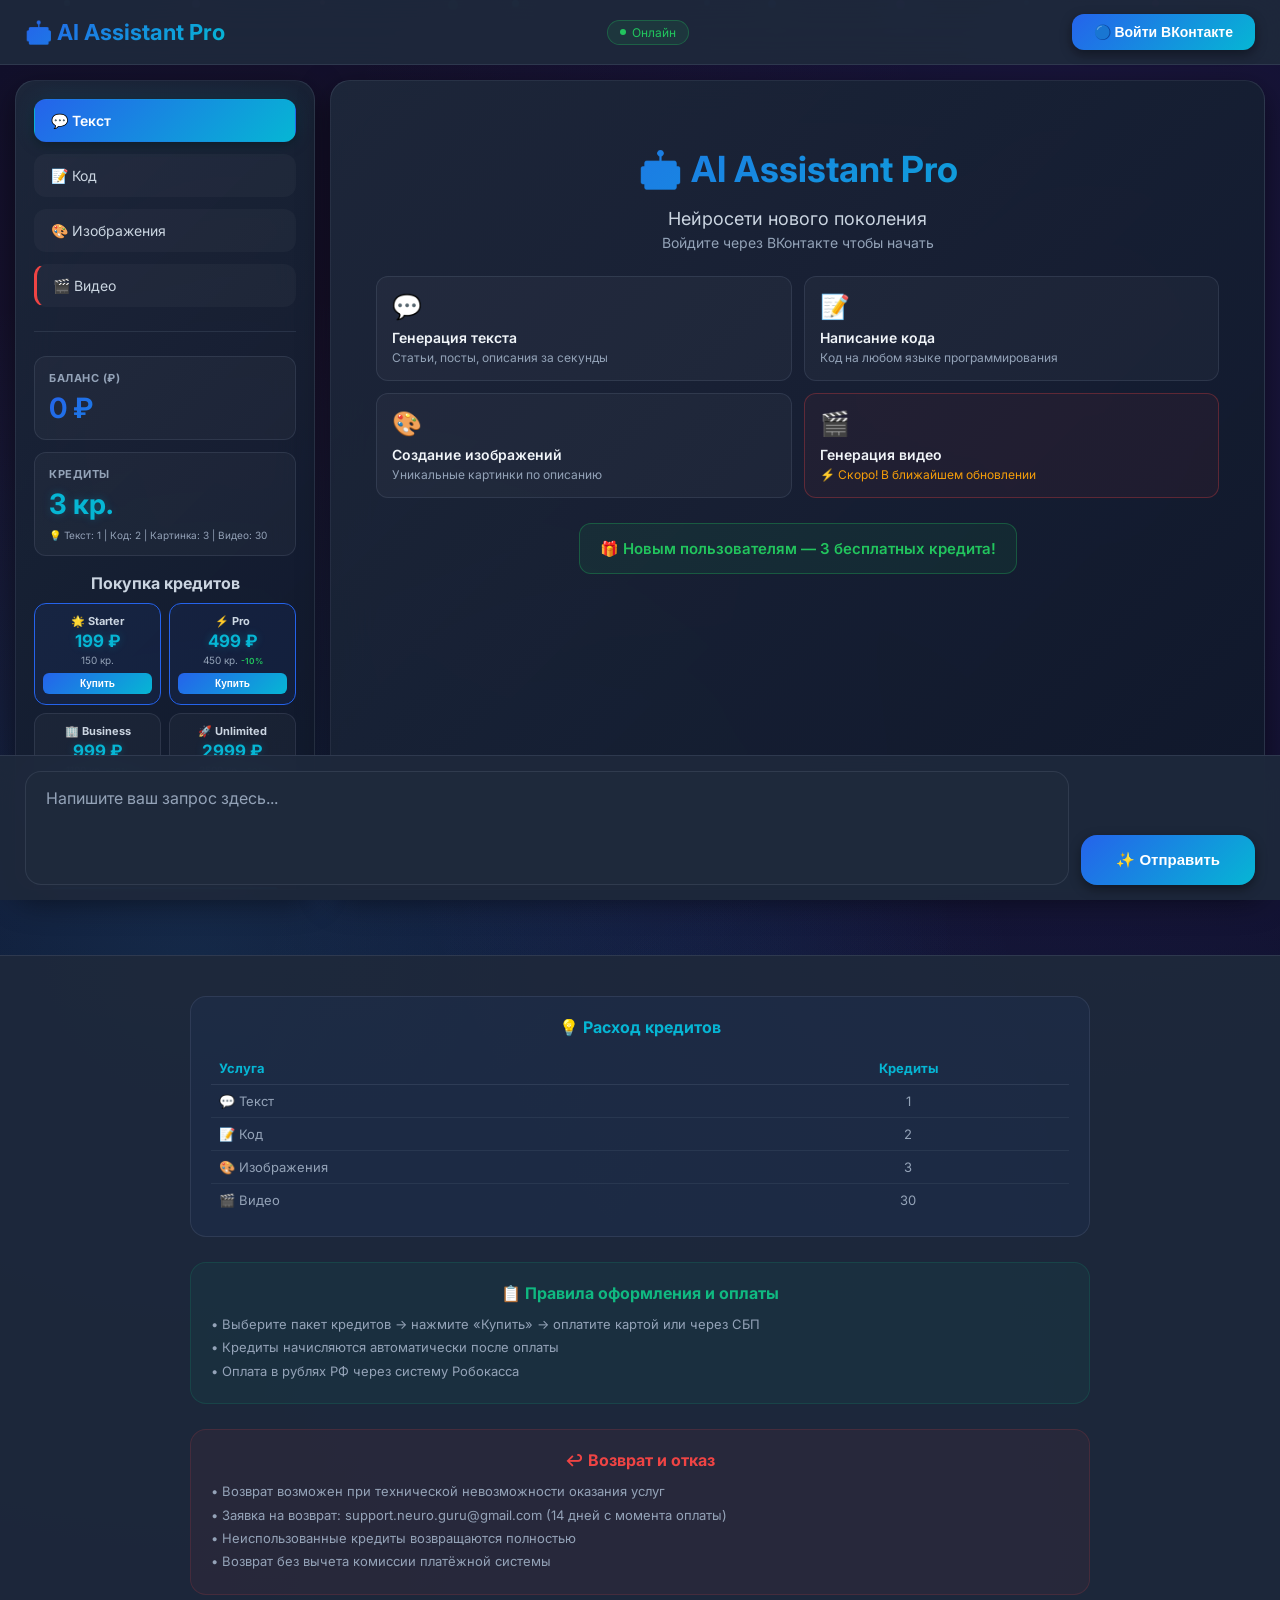
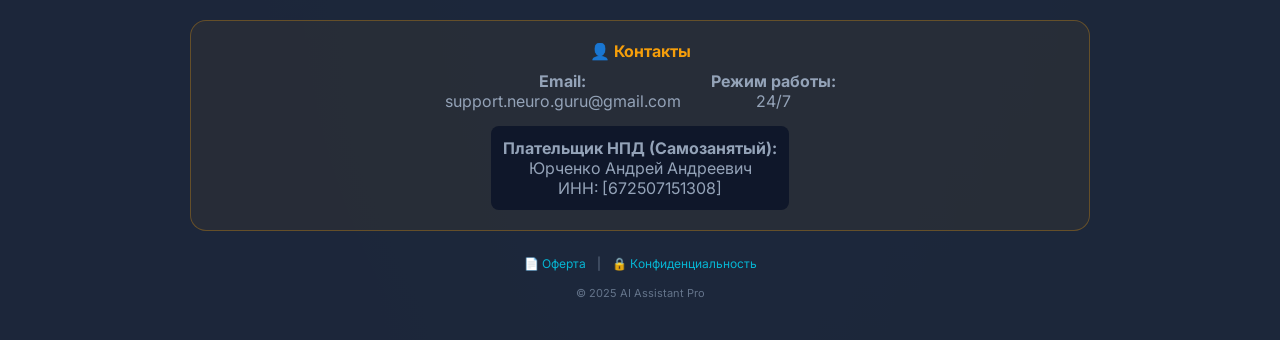
==== commit 845a58e5: "Bright design + fix credits persistence" ====
--- a/frontend/index.html
+++ b/frontend/index.html
@@ -84,9 +84,17 @@
 </head>
 <body>
     <!-- Анимированные частицы -->
-    <div class="particles">
-        <div class="particle"></div><div class="particle"></div><div class="particle"></div><div class="particle"></div>
-        <div class="particle"></div><div class="particle"></div><div class="particle"></div><div class="particle"></div>
+        <div class="particles">
+        <div class="particle" style="left:5%; width:6px; height:6px; background:rgba(56,189,248,0.5); animation-duration:18s;"></div>
+        <div class="particle" style="left:15%; width:8px; height:8px; background:rgba(168,85,247,0.4); animation-duration:22s; animation-delay:1s;"></div>
+        <div class="particle" style="left:25%; width:5px; height:5px; background:rgba(236,72,153,0.4); animation-duration:16s; animation-delay:3s;"></div>
+        <div class="particle" style="left:40%; width:7px; height:7px; background:rgba(34,211,238,0.5); animation-duration:20s; animation-delay:2s;"></div>
+        <div class="particle" style="left:55%; width:6px; height:6px; background:rgba(59,130,246,0.4); animation-duration:19s; animation-delay:4s;"></div>
+        <div class="particle" style="left:70%; width:9px; height:9px; background:rgba(168,85,247,0.5); animation-duration:24s; animation-delay:1.5s;"></div>
+        <div class="particle" style="left:80%; width:5px; height:5px; background:rgba(56,189,248,0.4); animation-duration:17s; animation-delay:3.5s;"></div>
+        <div class="particle" style="left:90%; width:7px; height:7px; background:rgba(236,72,153,0.5); animation-duration:21s; animation-delay:0.5s;"></div>
+        <div class="particle" style="left:35%; width:10px; height:10px; background:rgba(34,211,238,0.3); animation-duration:25s; animation-delay:2.5s;"></div>
+        <div class="particle" style="left:60%; width:8px; height:8px; background:rgba(59,130,246,0.5); animation-duration:23s; animation-delay:5s;"></div>
     </div>
 
     <nav class="navbar" style="z-index: 10; position: relative;">
@@ -400,23 +408,17 @@
             } catch (e) { alert('Сервер загружается. Подождите 30 секунд и попробуйте снова.'); }
         }
 
-        async function updateUI() {
+                async function updateUI() {
             document.getElementById('auth-section').style.display = 'none';
             document.getElementById('user-section').style.display = 'flex';
             document.getElementById('username-display').textContent = currentUser.name;
             if (currentUser.photo) { const a = document.getElementById('avatar-display'); a.src = currentUser.photo; a.style.display = 'inline-block'; }
-            try {
-                const r = await fetch(`${API_BASE}/credits/check?user_id=${currentUser.id}`);
-                const d = await r.json();
-                if (d.success && d.credits !== undefined) {
-                    currentUser.credits = d.credits;
-                    currentUser.balance = d.balance || 0;
-                    localStorage.setItem('current_user', JSON.stringify(currentUser));
-                }
-            } catch(e) {}
+            
+            // НЕ синхронизируем с сервером — используем только localStorage
             document.getElementById('balance-display').textContent = `${(currentUser.balance || 0).toFixed(0)} ₽`;
             document.getElementById('credits-display').textContent = `${currentUser.credits || 0} кр.`;
             const rc = document.getElementById('referral-code'); if (rc) rc.textContent = currentUser.referral_code || '------';
+        }
         }
 
         async function loadHistory() {
--- a/static/css/style.css
+++ b/static/css/style.css
@@ -27,11 +27,13 @@
 
 body {
     font-family: 'Inter', -apple-system, BlinkMacSystemFont, 'Segoe UI', Roboto, sans-serif;
-    background: var(--bg-dark);
+    background: #0a0e27;
     background-image:
-        radial-gradient(ellipse at 20% 50%, rgba(37, 99, 235, 0.08) 0%, transparent 50%),
-        radial-gradient(ellipse at 80% 20%, rgba(6, 182, 212, 0.06) 0%, transparent 50%),
-        radial-gradient(ellipse at 50% 80%, rgba(37, 99, 235, 0.04) 0%, transparent 50%);
+        radial-gradient(ellipse at 15% 50%, rgba(56, 189, 248, 0.15) 0%, transparent 50%),
+        radial-gradient(ellipse at 85% 20%, rgba(168, 85, 247, 0.12) 0%, transparent 50%),
+        radial-gradient(ellipse at 50% 80%, rgba(59, 130, 246, 0.1) 0%, transparent 50%),
+        radial-gradient(circle at 20% 20%, rgba(236, 72, 153, 0.08) 0%, transparent 40%),
+        radial-gradient(circle at 80% 80%, rgba(34, 211, 238, 0.08) 0%, transparent 40%);
     color: var(--text-white);
     min-height: 100vh;
     overflow-x: hidden;
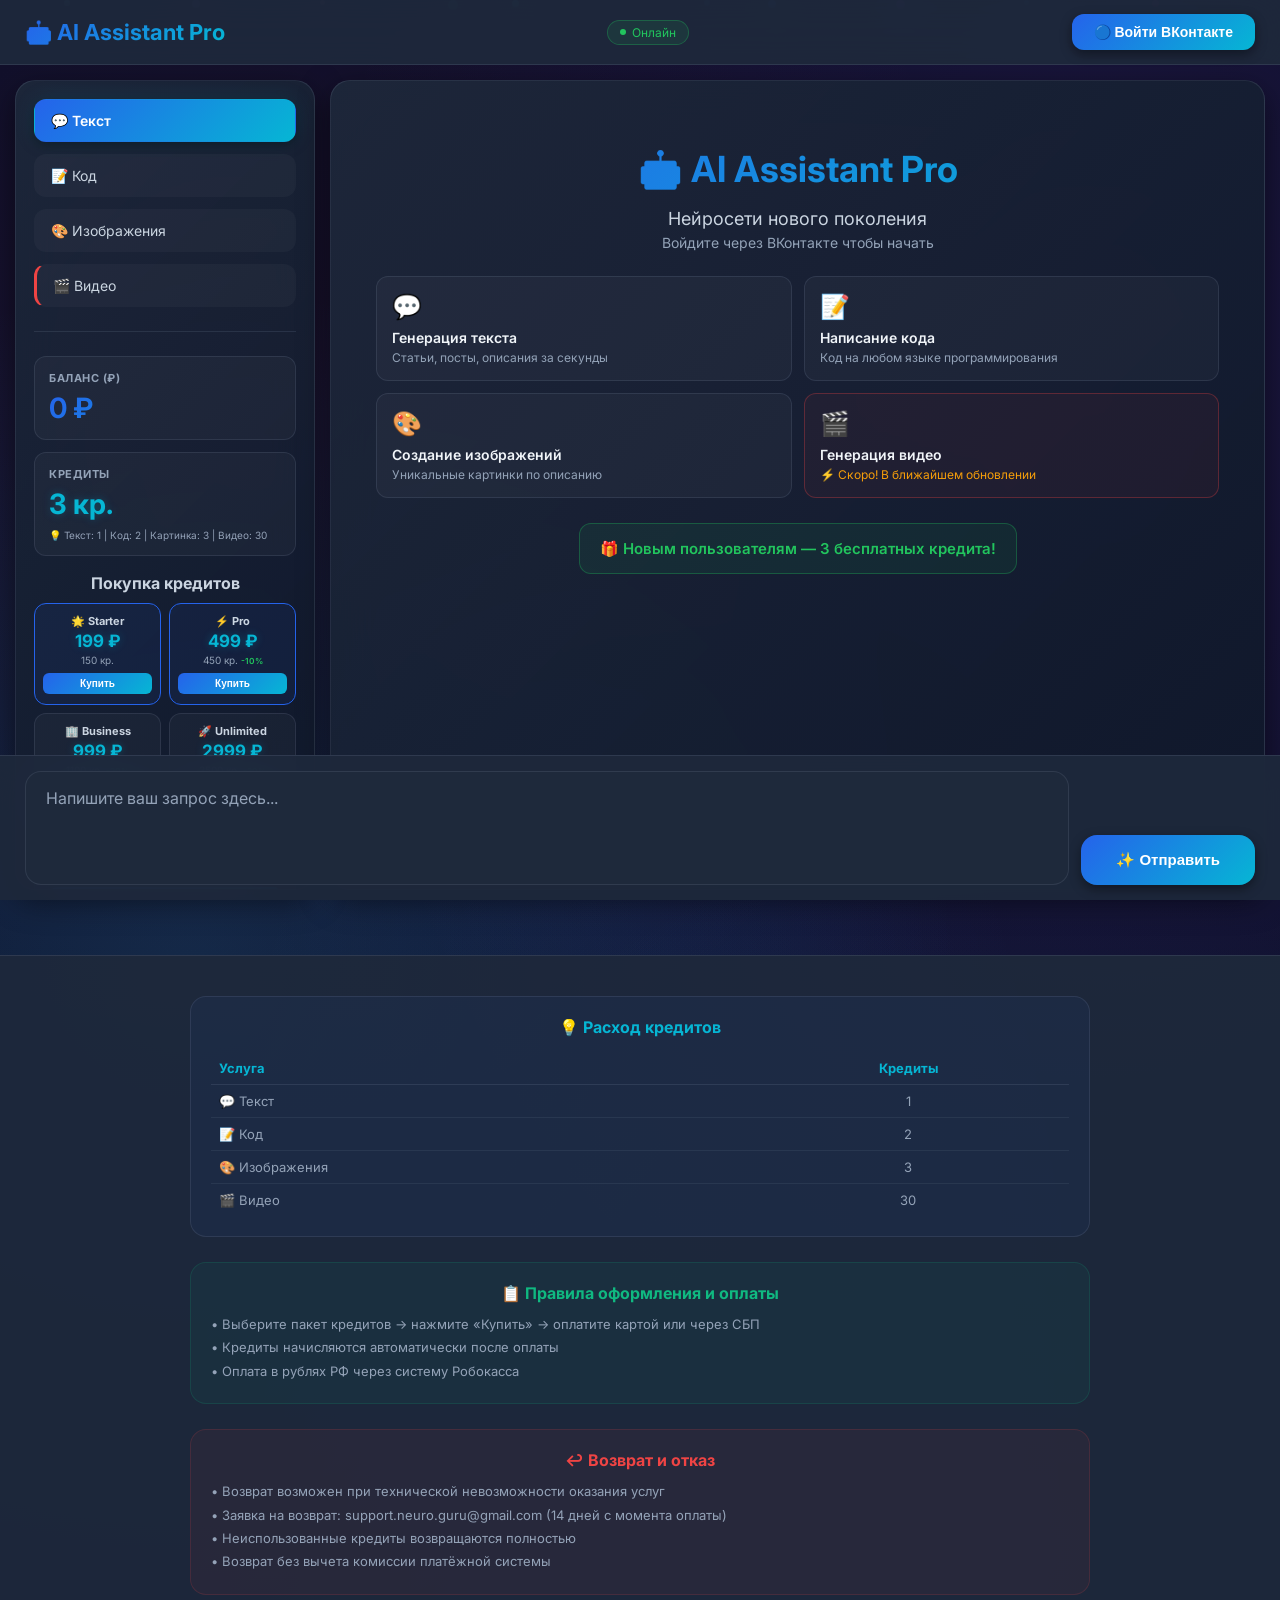
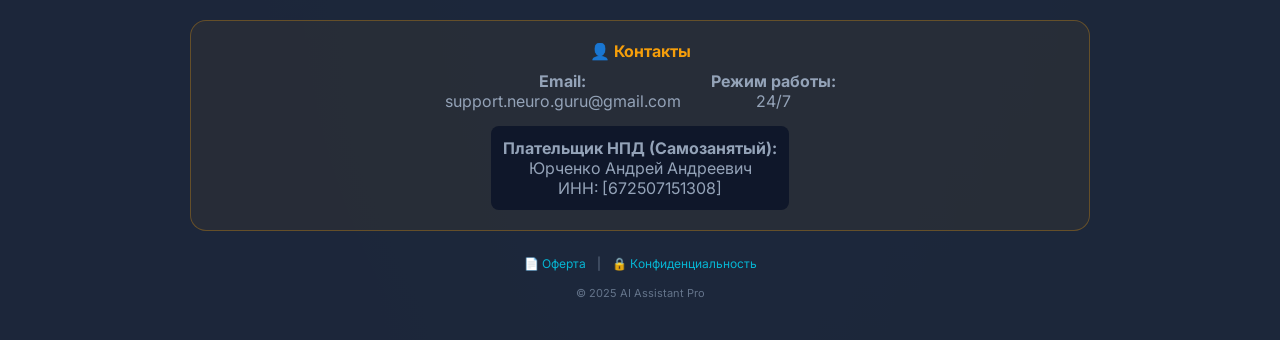
==== commit ac6e2e44: "Fix syntax error - remove extra bracket line 422" ====
--- a/frontend/index.html
+++ b/frontend/index.html
@@ -419,7 +419,6 @@
             document.getElementById('credits-display').textContent = `${currentUser.credits || 0} кр.`;
             const rc = document.getElementById('referral-code'); if (rc) rc.textContent = currentUser.referral_code || '------';
         }
-        }
 
         async function loadHistory() {
             const cw = document.getElementById('chat-window'); cw.innerHTML = '';
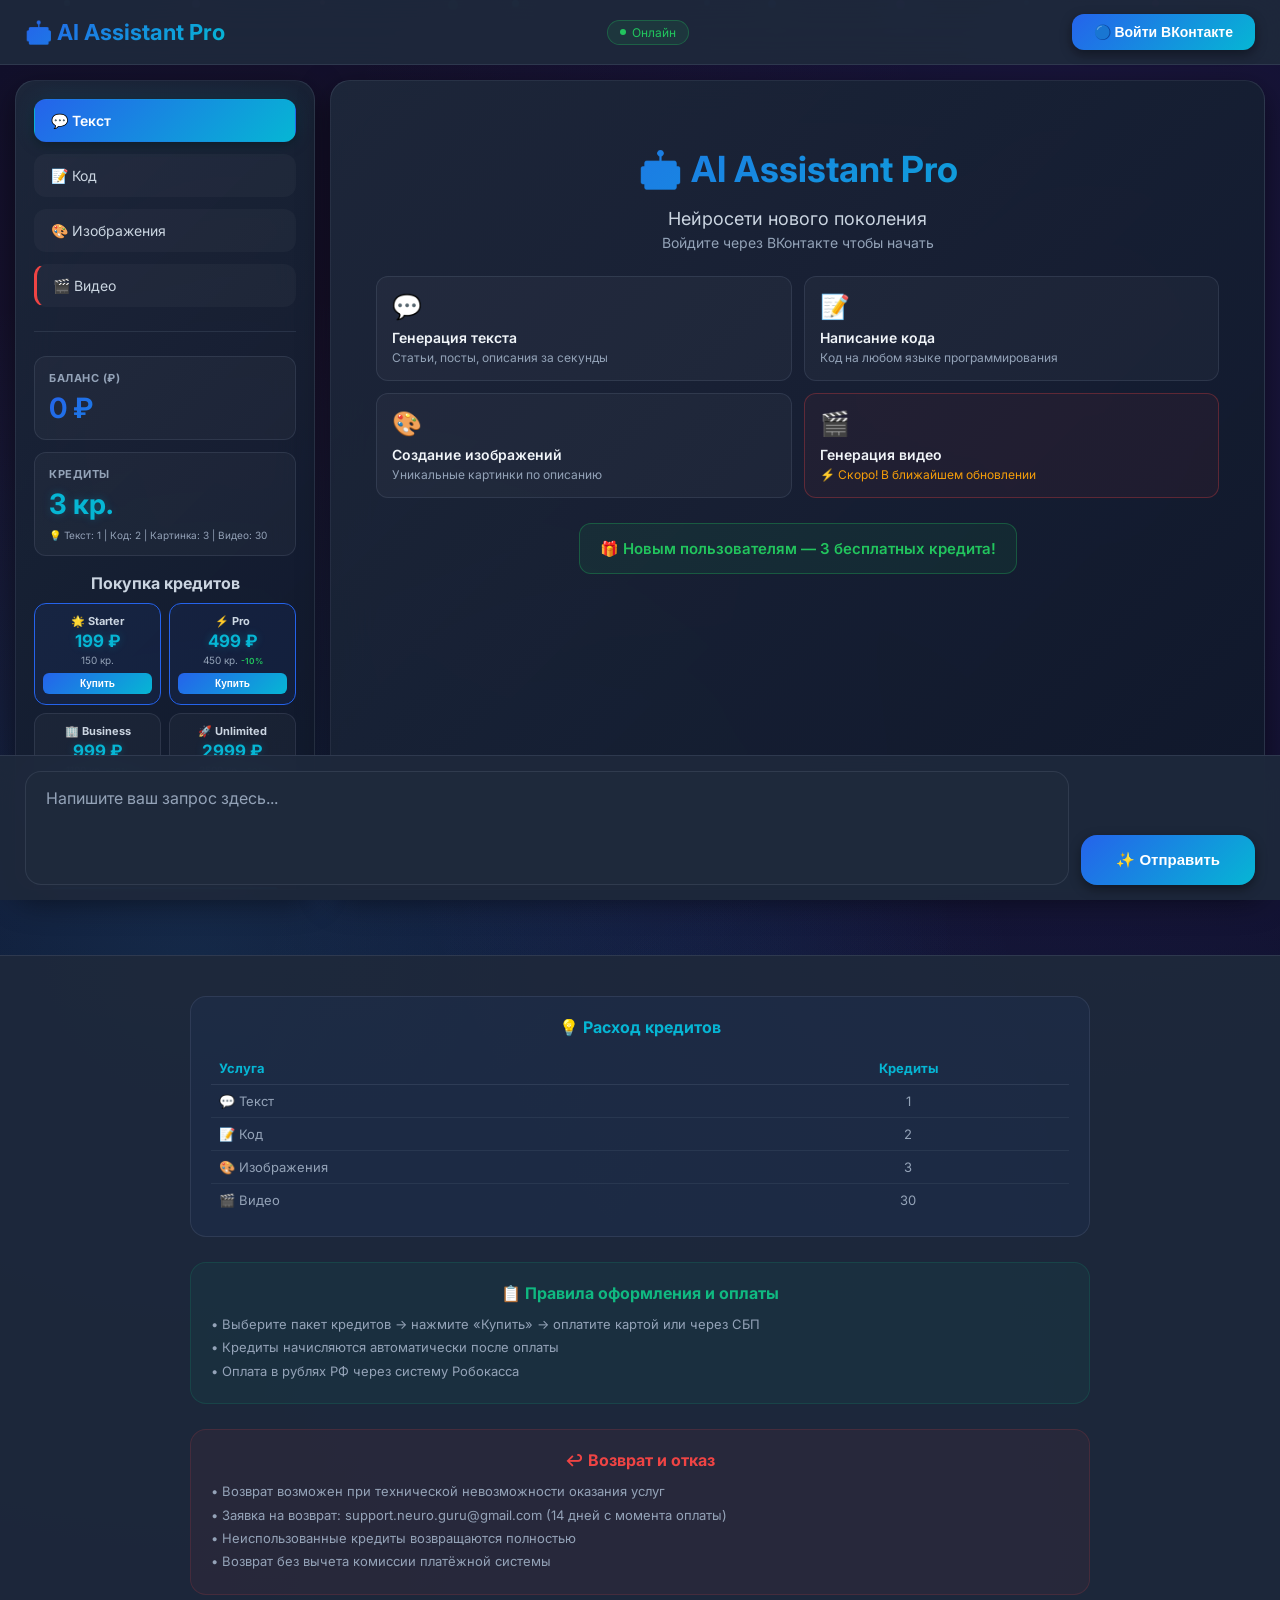
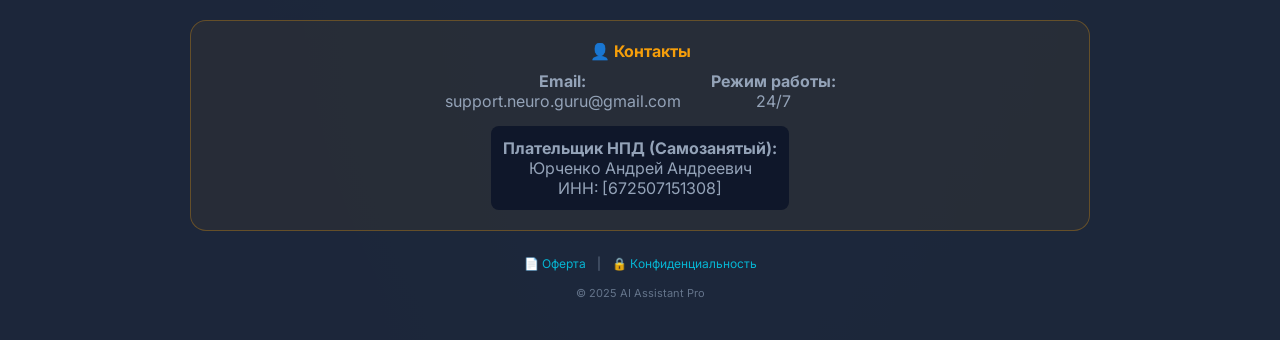
==== commit 93348073: "Add VK Mini App support with VK Bridge auth" ====
--- a/frontend/index.html
+++ b/frontend/index.html
@@ -81,6 +81,7 @@
         .status-dot { width: 6px; height: 6px; background: #22c55e; border-radius: 50%; animation: pulse 2s infinite; }
         @keyframes pulse { 0%, 100% { opacity: 1; } 50% { opacity: 0.3; } }
     </style>
+<script src="https://unpkg.com/@vkontakte/vk-bridge/dist/browser.min.js"></script>
 </head>
 <body>
     <!-- Анимированные частицы -->
@@ -319,7 +320,59 @@
         let selectedPrice = null;
         const API_BASE = 'https://neuro-guru-backend.onrender.com';
 
+                // Проверка запуска внутри VK Mini App
+        function getVkLaunchParams() {
+            const params = new URLSearchParams(window.location.search);
+            const result = {};
+            for (const [key, value] of params.entries()) {
+                if (key.startsWith('vk_') || key === 'sign') {
+                    result[key] = value;
+                }
+            }
+            return result;
+        }
+
+        async function initVkMiniApp() {
+            const launchParams = getVkLaunchParams();
+            if (!launchParams.vk_user_id || !launchParams.sign) {
+                return false;
+            }
+            try {
+                if (typeof vkBridge !== 'undefined') {
+                    await vkBridge.send('VKWebAppInit');
+                }
+            } catch (e) {
+                console.warn('VK Bridge init warning:', e);
+            }
+            try {
+                const response = await fetch(`${API_BASE}/auth/vk-miniapp`, {
+                    method: 'POST',
+                    headers: { 'Content-Type': 'application/json' },
+                    body: JSON.stringify({ params: launchParams })
+                });
+                const data = await response.json();
+                if (data.success) {
+                    localStorage.setItem('session_token', data.token);
+                    localStorage.setItem('current_user', JSON.stringify(data.user));
+                    currentUser = data.user;
+                    await updateUI();
+                    await loadHistory();
+                    return true;
+                }
+            } catch (e) {
+                console.error('VK Mini App auth error:', e);
+            }
+            return false;
+        }
+
         document.addEventListener('DOMContentLoaded', async () => {
+            // Сначала проверяем — не запущены ли мы внутри VK Mini App
+            const isMiniApp = await initVkMiniApp();
+            if (isMiniApp) {
+                return;
+            }
+
+            // Обычная логика для веб-версии (как было)
             const urlParams = new URLSearchParams(window.location.search);
             const authStatus = urlParams.get('auth');
             const tokenFromUrl = urlParams.get('token');
@@ -408,27 +461,39 @@
             } catch (e) { alert('Сервер загружается. Подождите 30 секунд и попробуйте снова.'); }
         }
 
-                async function updateUI() {
+                                async function updateUI() {
             document.getElementById('auth-section').style.display = 'none';
             document.getElementById('user-section').style.display = 'flex';
             document.getElementById('username-display').textContent = currentUser.name;
-            if (currentUser.photo) { const a = document.getElementById('avatar-display'); a.src = currentUser.photo; a.style.display = 'inline-block'; }
-            
-            // НЕ синхронизируем с сервером — используем только localStorage
+            if (currentUser.photo) { var a = document.getElementById('avatar-display'); a.src = currentUser.photo; a.style.display = 'inline-block'; }
+            try {
+                var r = await fetch(`${API_BASE}/credits/check?user_id=${currentUser.id}`, {
+                    headers: { 'X-User-ID': currentUser.id }
+                });
+                var d = await r.json();
+                if (d.success && d.credits !== undefined) {
+                    currentUser.credits = d.credits;
+                    currentUser.balance = d.balance || 0;
+                    localStorage.setItem('current_user', JSON.stringify(currentUser));
+                }
+            } catch(e) {}
             document.getElementById('balance-display').textContent = `${(currentUser.balance || 0).toFixed(0)} ₽`;
             document.getElementById('credits-display').textContent = `${currentUser.credits || 0} кр.`;
-            const rc = document.getElementById('referral-code'); if (rc) rc.textContent = currentUser.referral_code || '------';
+            var rc = document.getElementById('referral-code'); if (rc) rc.textContent = currentUser.referral_code || '------';
         }
 
         async function loadHistory() {
             const cw = document.getElementById('chat-window'); cw.innerHTML = '';
             try {
-                const r = await fetch(`${API_BASE}/chat/history/${currentUser.id}`);
+                const r = await fetch(`${API_BASE}/chat/history`, {
+                    headers: { 'X-User-ID': currentUser.id }
+                });
                 const d = await r.json();
-                d.history.forEach(msg => addMessageToChat(msg.role, msg.content, msg.message_type));
+                if (d.success && d.history) {
+                    d.history.forEach(msg => addMessageToChat(msg.role, msg.content, msg.message_type));
+                }
             } catch (e) {}
         }
-
         async function deductCredits(amount) {
             currentUser.credits -= amount;
             localStorage.setItem('current_user', JSON.stringify(currentUser));
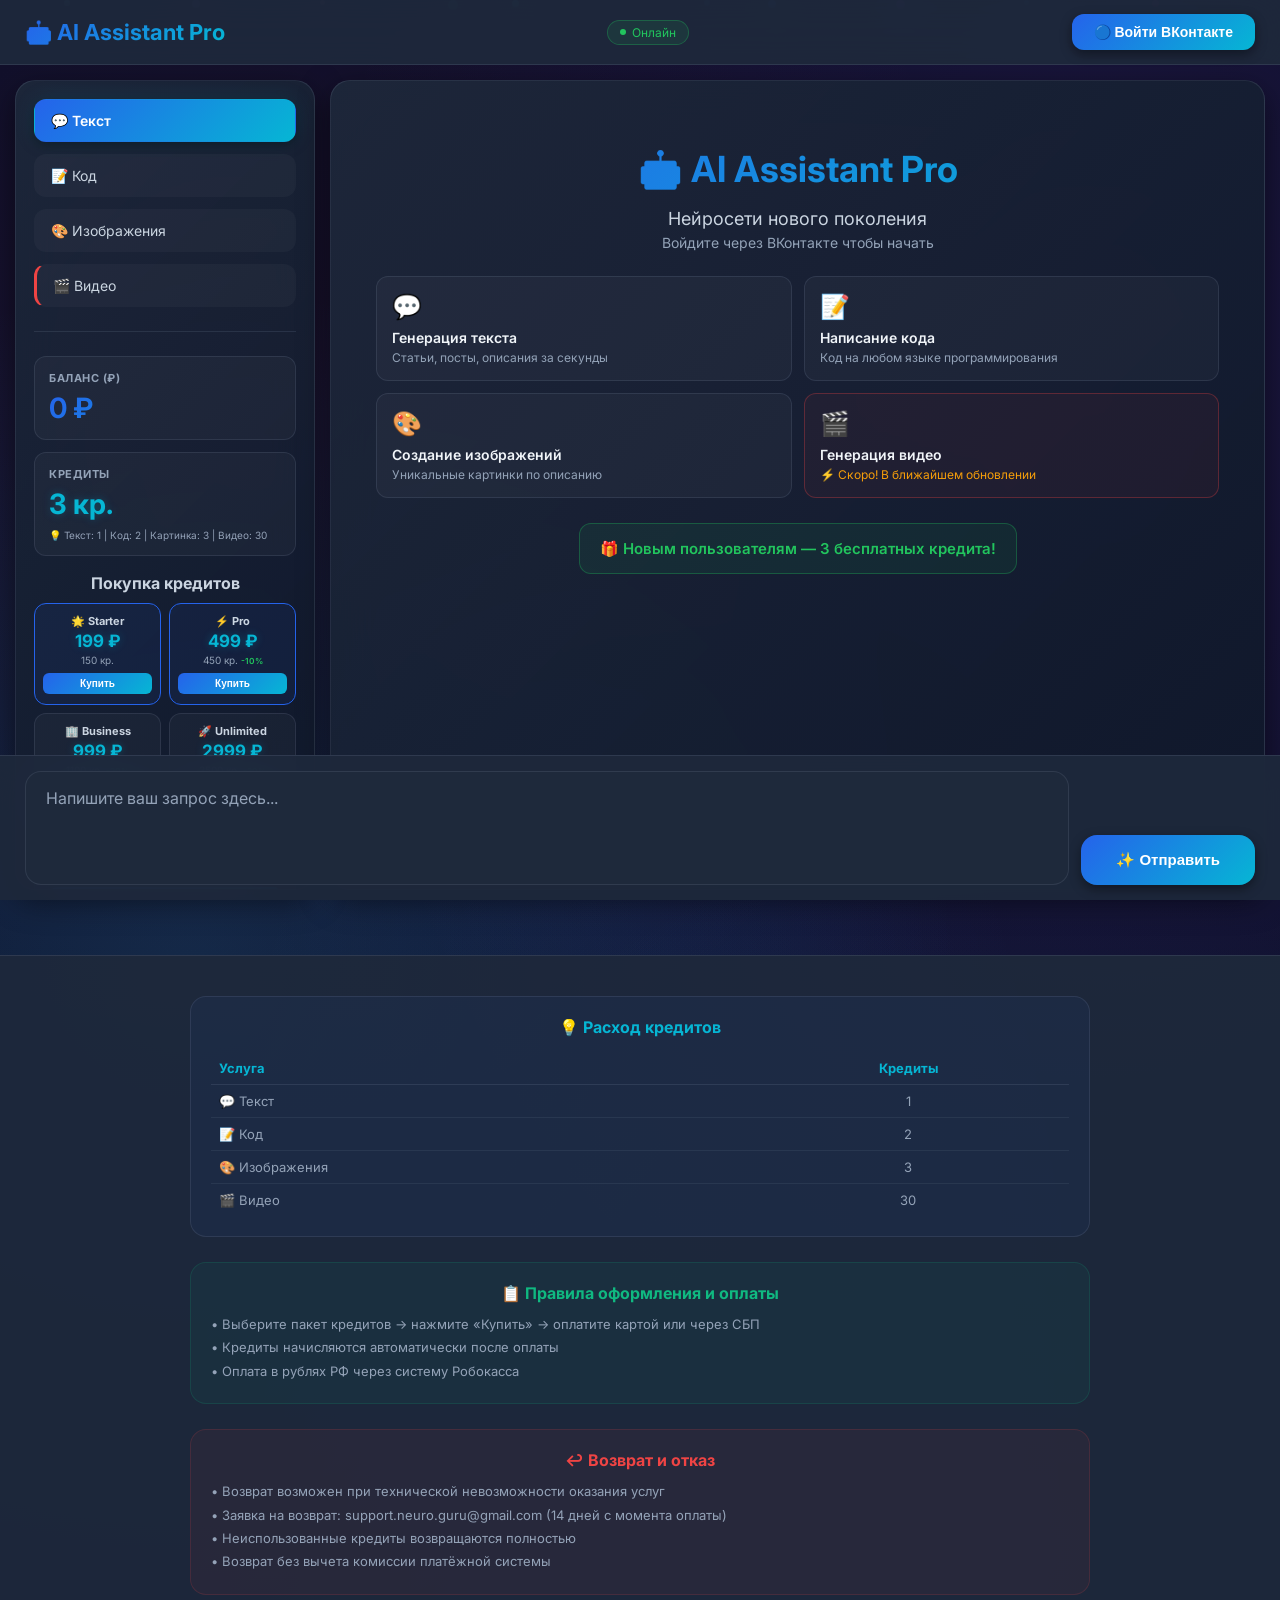
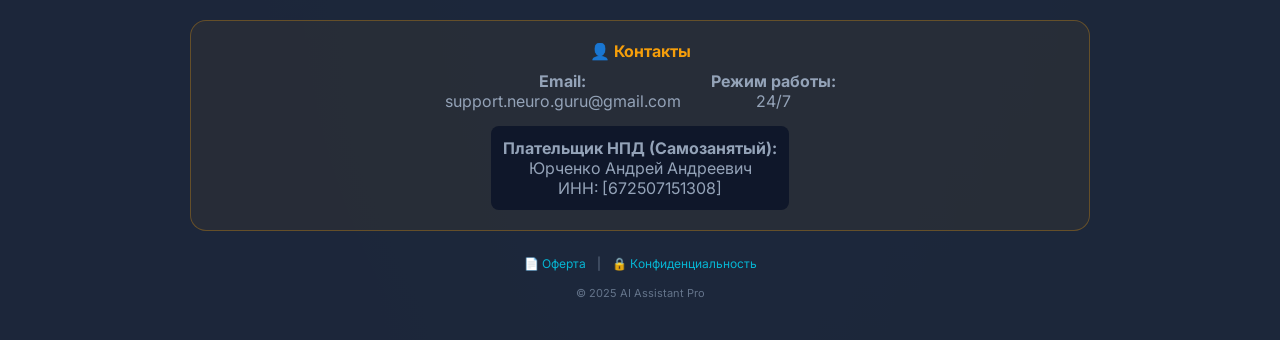
==== commit 6eaeb2ed: "Fix toggleSidebar function and menu button encoding" ====
--- a/frontend/index.html
+++ b/frontend/index.html
@@ -98,7 +98,8 @@
         <div class="particle" style="left:60%; width:8px; height:8px; background:rgba(59,130,246,0.5); animation-duration:23s; animation-delay:5s;"></div>
     </div>
 
-    <nav class="navbar" style="z-index: 10; position: relative;">
+        <nav class="navbar" style="z-index: 10; position: relative;">
+        <button class="mobile-menu-btn" onclick="toggleSidebar()">☰</button>
         <div class="logo logo-glow">🤖 AI Assistant Pro</div>
         <div class="status-online"><div class="status-dot"></div>Онлайн</div>
         <div id="auth-section">
@@ -332,14 +333,19 @@
             return result;
         }
 
-        async function initVkMiniApp() {
+                async function initVkMiniApp() {
             const launchParams = getVkLaunchParams();
             if (!launchParams.vk_user_id || !launchParams.sign) {
                 return false;
             }
-            try {
+            document.body.classList.add('vk-miniapp');
+                        try {
                 if (typeof vkBridge !== 'undefined') {
                     await vkBridge.send('VKWebAppInit');
+                    await vkBridge.send('VKWebAppSetViewSettings', {
+                        status_bar_style: 'dark',
+                        action_bar_color: '#0f172a'
+                    });
                 }
             } catch (e) {
                 console.warn('VK Bridge init warning:', e);
@@ -403,12 +409,17 @@
             }
         });
 
-        function setMode(mode) {
+                        function toggleSidebar() {
+            document.body.classList.toggle('sidebar-open');
+        }function setMode(mode) {
             document.querySelectorAll('.menu-item, .video-item').forEach(item => item.classList.remove('active'));
             event.target.classList.add('active');
             currentMode = mode;
             const warning = document.getElementById('media-warning');
             warning.style.display = (mode === 'image' || mode === 'video') ? 'block' : 'none';
+            if (document.body.classList.contains('vk-miniapp')) {
+                document.body.classList.remove('sidebar-open');
+            }
         }
 
         function showLoading(type) {
--- a/static/css/style.css
+++ b/static/css/style.css
@@ -501,4 +501,133 @@
     .pricing-grid { grid-template-columns: 1fr 1fr; gap: 6px; }
     .welcome-features { grid-template-columns: 1fr; }
     .welcome-message h1 { font-size: 24px; }
+}
+
+/* ==================== VK MINI APP MODE ==================== */
+
+body.vk-miniapp {
+    height: 100vh;
+    height: 100dvh;
+    overflow: hidden;
+    display: flex;
+    flex-direction: column;
+}
+
+body.vk-miniapp .particles {
+    display: none;
+}
+
+body.vk-miniapp footer {
+    display: none;
+}
+
+body.vk-miniapp .navbar {
+    padding: 10px 14px;
+    flex-shrink: 0;
+}
+
+body.vk-miniapp .navbar .logo {
+    font-size: 16px;
+}
+
+body.vk-miniapp .status-online {
+    display: none;
+}
+
+body.vk-miniapp .container {
+    flex: 1;
+    display: flex;
+    overflow: hidden;
+    min-height: 0;
+}
+
+body.vk-miniapp .sidebar {
+    display: none;
+}
+
+body.vk-miniapp.sidebar-open .sidebar {
+    display: flex;
+    position: fixed;
+    top: 0;
+    left: 0;
+    right: 0;
+    bottom: 0;
+    z-index: 2000;
+    background: var(--bg-dark);
+    overflow-y: auto;
+    flex-direction: column;
+    padding: 20px;
+}
+
+body.vk-miniapp .chat-window {
+    flex: 1;
+    overflow-y: auto;
+    min-height: 0;
+    padding: 15px;
+}
+
+body.vk-miniapp .input-area {
+    flex-shrink: 0;
+    position: sticky;
+    bottom: 0;
+    padding: 10px 14px;
+    padding-bottom: calc(10px + env(safe-area-inset-bottom));
+    background: var(--bg-card);
+    backdrop-filter: blur(20px);
+    border-top: 1px solid var(--border);
+}
+
+body.vk-miniapp #prompt-input {
+    min-height: 44px !important;
+    rows: 1;
+}
+
+body.vk-miniapp .welcome-message h1 {
+    font-size: 22px;
+}
+
+body.vk-miniapp .welcome-features {
+    grid-template-columns: 1fr 1fr;
+    gap: 8px;
+}
+
+body.vk-miniapp .feature-card {
+    padding: 12px;
+}
+
+body.vk-miniapp .feature-desc {
+    font-size: 11px;
+}
+
+/* Кнопка меню (гамбургер) - показываем только в VK Mini App */
+.mobile-menu-btn {
+    display: none;
+    background: transparent;
+    border: none;
+    color: var(--text-white);
+    font-size: 22px;
+    cursor: pointer;
+    padding: 4px 8px;
+}
+
+body.vk-miniapp .mobile-menu-btn {
+    display: block;
+}
+
+body.vk-miniapp.sidebar-open .mobile-menu-btn {
+    position: fixed;
+    top: 15px;
+    right: 15px;
+    z-index: 2001;
+    background: var(--bg-light);
+    border-radius: 8px;
+}
+
+/* Скроллбар для чата */
+body.vk-miniapp .chat-window::-webkit-scrollbar {
+    width: 4px;
+}
+body.vk-miniapp .chat-window::-webkit-scrollbar-thumb {
+    background: var(--border-accent);
+    border-radius: 10px;
 }
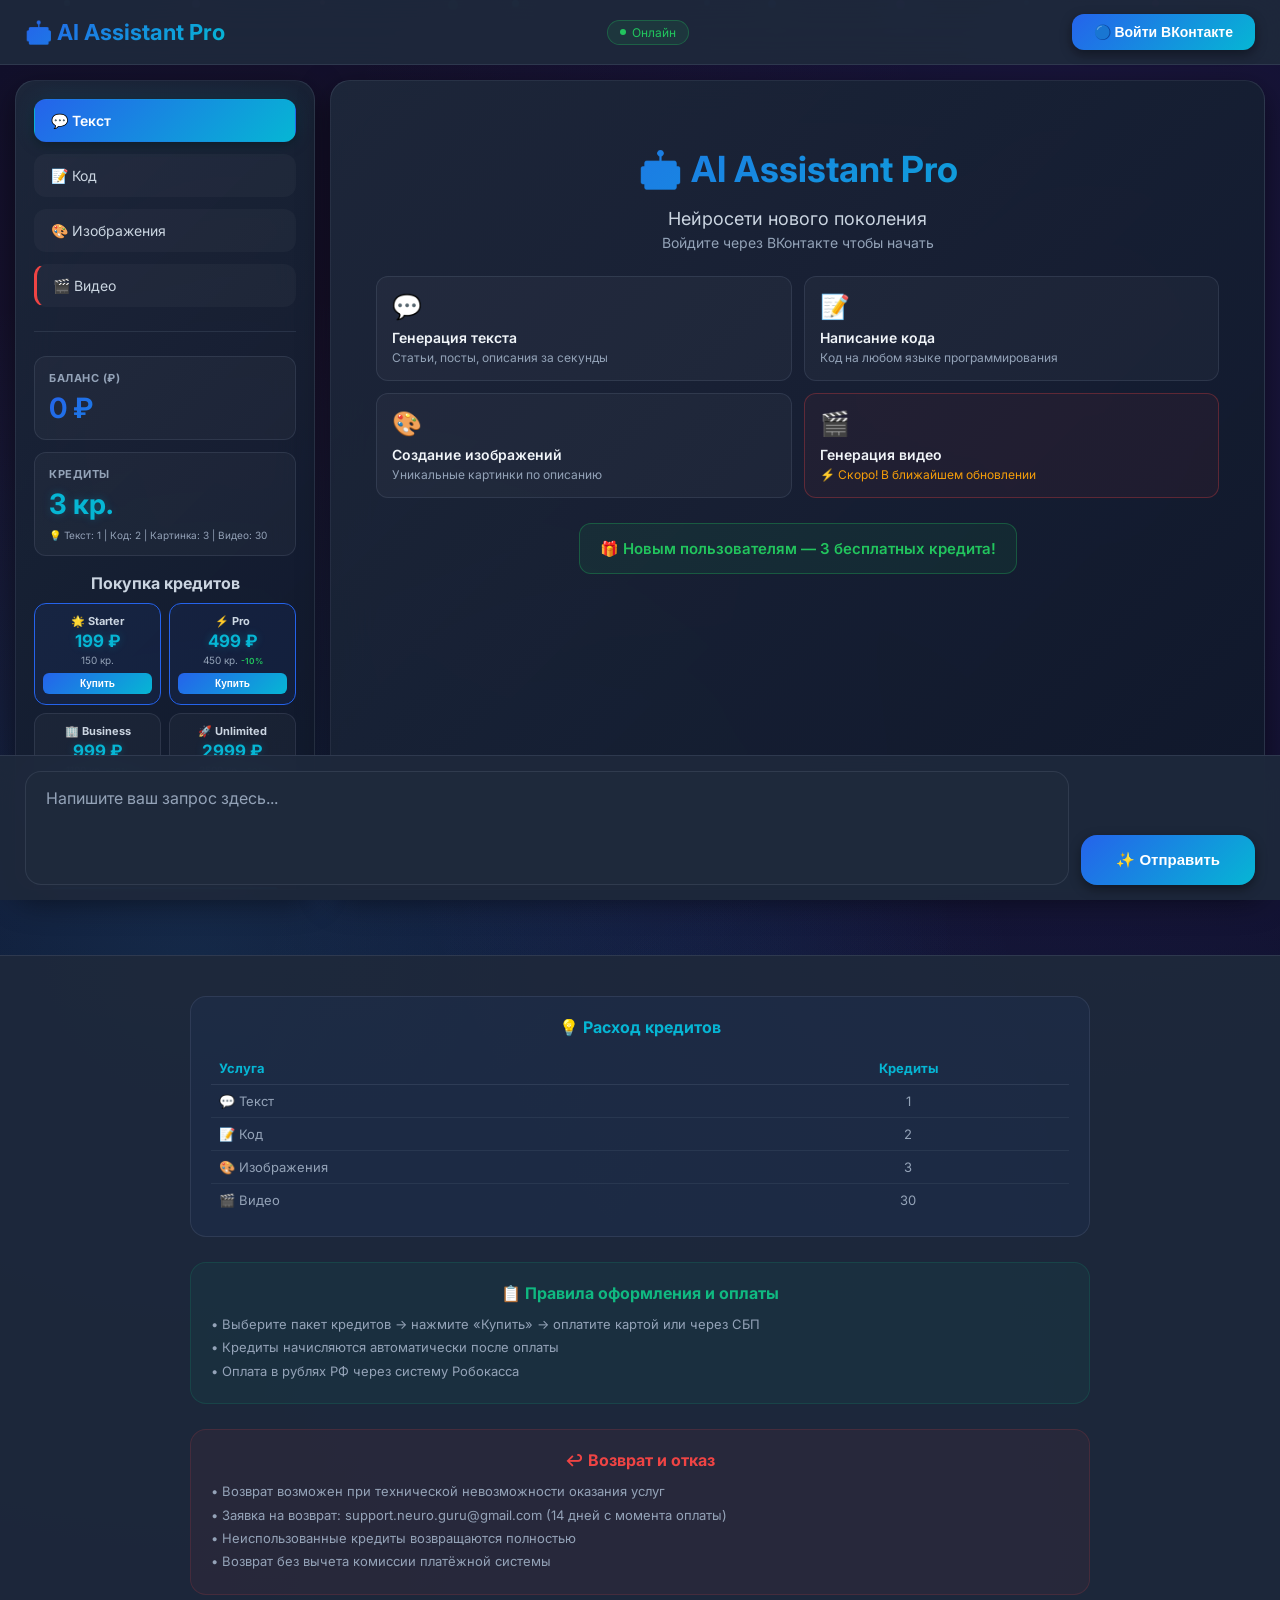
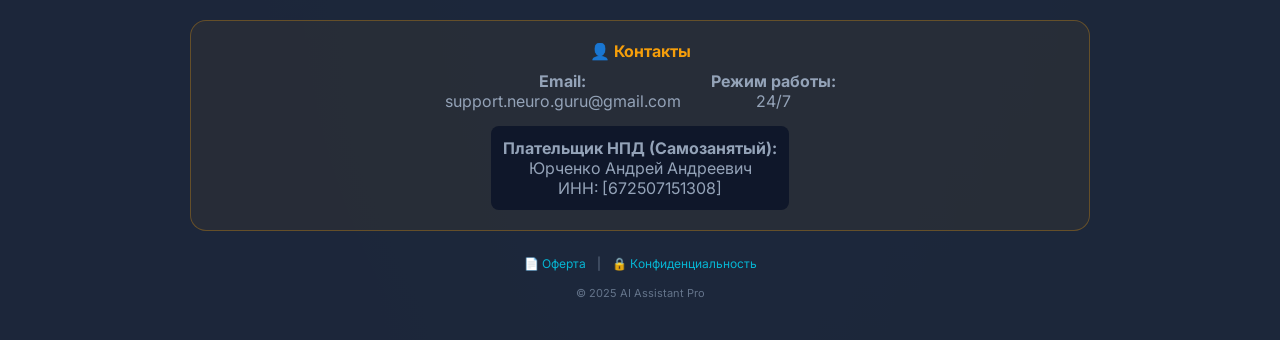
==== commit 8d9ec894: "Add referral commission system with stats endpoint" ====
--- a/frontend/index.html
+++ b/frontend/index.html
@@ -221,11 +221,12 @@
         <p style="font-size:13px; color:#f59e0b; margin:0;">⚠️ Первый запрос может занять до 60 секунд</p>
     </div>
 
-    <div class="modal-overlay" id="invite-modal">
+        <div class="modal-overlay" id="invite-modal">
         <div class="modal-content">
             <button class="close-modal" onclick="closeModal()">&times;</button>
             <h2 class="modal-title">Пригласи друзей</h2>
-            <p class="modal-subtitle">Получите бонусные кредиты за каждого друга!</p>
+            <p class="modal-subtitle">Получайте % с каждой покупки приглашённого друга!</p>
+            <div id="referral-stats"></div>
             <div class="referral-code-box">
                 <p style="color: var(--text-muted); margin-bottom: 5px;">Ваш код:</p>
                 <div class="referral-code" id="referral-code"></div>
@@ -233,9 +234,9 @@
             <div class="action-buttons">
                 <button onclick="copyReferralLink()" class="primary-btn" style="width:100%;">Копировать ссылку</button>
             </div>
-            <div style="margin-top: 20px; padding: 15px; background: rgba(245, 158, 11, 0.08); border-radius: 12px; border: 1px solid rgba(245, 158, 11, 0.3);">
-                <p style="font-size: 12px; color: #f59e0b; font-weight: 600;">🔮 Близится обновление!</p>
-                <p style="font-size: 11px; color: var(--text-light);">Скоро деньги за рефералов можно будет выводить на карту!</p>
+                        <div style="margin-top: 20px; padding: 15px; background: rgba(16, 185, 129, 0.08); border-radius: 12px; border: 1px solid rgba(16, 185, 129, 0.3);">
+                <p style="font-size: 12px; color: #10b981; font-weight: 600;">💰 Как это работает</p>
+                <p style="font-size: 11px; color: var(--text-light);">Заработанные средства зачисляются на ваш баланс автоматически при каждой покупке приглашённого друга.</p>
             </div>
         </div>
     </div>
@@ -351,10 +352,11 @@
                 console.warn('VK Bridge init warning:', e);
             }
             try {
+                                const refCode = localStorage.getItem('pending_ref_code') || null;
                 const response = await fetch(`${API_BASE}/auth/vk-miniapp`, {
                     method: 'POST',
                     headers: { 'Content-Type': 'application/json' },
-                    body: JSON.stringify({ params: launchParams })
+                    body: JSON.stringify({ params: launchParams, ref: refCode })
                 });
                 const data = await response.json();
                 if (data.success) {
@@ -371,8 +373,14 @@
             return false;
         }
 
-        document.addEventListener('DOMContentLoaded', async () => {
-            // Сначала проверяем — не запущены ли мы внутри VK Mini App
+                document.addEventListener('DOMContentLoaded', async () => {
+            const urlParamsRef = new URLSearchParams(window.location.search);
+            const refCode = urlParamsRef.get('ref');
+            if (refCode) {
+                localStorage.setItem('pending_ref_code', refCode);
+            }
+
+            const isMiniApp = await initVkMiniApp();
             const isMiniApp = await initVkMiniApp();
             if (isMiniApp) {
                 return;
@@ -464,9 +472,11 @@
             switch(type) { case 'text': return 1; case 'code': return 2; case 'image': return 3; case 'video': return 30; default: return 1; }
         }
 
-        async function vkLogin() {
+                async function vkLogin() {
             try {
-                const r = await fetch(`${API_BASE}/auth/vk/login`);
+                const refCode = localStorage.getItem('pending_ref_code') || '';
+                const url = refCode ? `${API_BASE}/auth/vk/login?ref=${encodeURIComponent(refCode)}` : `${API_BASE}/auth/vk/login`;
+                const r = await fetch(url);
                 const d = await r.json();
                 window.location.href = d.login_url;
             } catch (e) { alert('Сервер загружается. Подождите 30 секунд и попробуйте снова.'); }
@@ -527,7 +537,40 @@
         }
 
         function logout() { localStorage.removeItem('session_token'); localStorage.removeItem('current_user'); location.reload(); }
-        function openModal() { if (currentUser && currentUser.referral_code) { document.getElementById('invite-modal').classList.add('active'); } else { alert('Войдите в аккаунт!'); } }
+        async function openModal() {
+    if (!currentUser || !currentUser.referral_code) {
+        alert('Войдите в аккаунт!');
+        return;
+    }
+    document.getElementById('invite-modal').classList.add('active');
+    try {
+        const r = await fetch(`${API_BASE}/referrals/stats`, {
+            headers: {
+                'Authorization': `Bearer ${localStorage.getItem('session_token')}`,
+                'X-User-ID': currentUser.id
+            }
+        });
+        const d = await r.json();
+        if (d.success) {
+            const infoBox = document.getElementById('referral-stats');
+            if (infoBox) {
+                infoBox.innerHTML = `
+                    <div style="display:flex; justify-content:space-around; margin: 15px 0;">
+                        <div style="text-align:center;">
+                            <div style="font-size:24px; font-weight:700; color:#06b6d4;">${d.invited_count}</div>
+                            <div style="font-size:12px; color:var(--text-muted);">Приглашено друзей</div>
+                        </div>
+                        <div style="text-align:center;">
+                            <div style="font-size:24px; font-weight:700; color:#10b981;">${d.total_earned.toFixed(0)} ₽</div>
+                            <div style="font-size:12px; color:var(--text-muted);">Заработано</div>
+                        </div>
+                    </div>
+                    <p style="font-size:12px; color:var(--text-muted); text-align:center;">Вы получаете ${d.commission_percent}% с каждой покупки приглашённого друга</p>
+                `;
+            }
+        }
+    } catch (e) { console.error(e); }
+}
         function closeModal() { document.getElementById('invite-modal').classList.remove('active'); }
         document.getElementById('invite-modal').addEventListener('click', function(e) { if (e.target === this) closeModal(); });
         function copyReferralLink() { const l = `${window.location.origin}?ref=${currentUser.referral_code}`; navigator.clipboard.writeText(l).then(() => alert('Ссылка скопирована!')); }
--- a/static/css/style.css
+++ b/static/css/style.css
@@ -630,4 +630,61 @@
 body.vk-miniapp .chat-window::-webkit-scrollbar-thumb {
     background: var(--border-accent);
     border-radius: 10px;
+}
+
+/* Исправление контраста в открытом мобильном меню */
+body.vk-miniapp.sidebar-open .sidebar {
+    background: #0f172a !important;
+    background-image: linear-gradient(180deg, #0f172a 0%, #1e293b 100%);
+}
+
+body.vk-miniapp.sidebar-open .sidebar h4 {
+    color: #f1f5f9 !important;
+}
+
+body.vk-miniapp.sidebar-open .sidebar p,
+body.vk-miniapp.sidebar-open .sidebar div {
+    color: #cbd5e1;
+}
+
+body.vk-miniapp.sidebar-open .balance-section,
+body.vk-miniapp.sidebar-open .credits-section,
+body.vk-miniapp.sidebar-open .invite-section,
+body.vk-miniapp.sidebar-open .update-info-box {
+    background: rgba(30, 41, 59, 0.8);
+    border: 1px solid rgba(148, 163, 184, 0.2);
+    border-radius: 12px;
+    padding: 14px;
+    margin-bottom: 12px;
+}
+
+body.vk-miniapp.sidebar-open .update-info-box h4 {
+    color: #f59e0b !important;
+}
+
+body.vk-miniapp.sidebar-open .update-info-box p {
+    color: #fbbf24 !important;
+    opacity: 0.9;
+}
+
+body.vk-miniapp.sidebar-open .menu-item {
+    background: rgba(51, 65, 85, 0.5);
+    margin-bottom: 6px;
+    border-radius: 10px;
+    padding: 12px 16px;
+    color: #f1f5f9 !important;
+}
+
+body.vk-miniapp.sidebar-open .menu-item.active {
+    background: var(--gradient-primary);
+}
+
+body.vk-miniapp.sidebar-open .price-mini {
+    background: rgba(51, 65, 85, 0.6);
+    border: 1px solid rgba(148, 163, 184, 0.2);
+}
+
+body.vk-miniapp.sidebar-open .mini-name,
+body.vk-miniapp.sidebar-open .mini-price {
+    color: #f1f5f9 !important;
 }
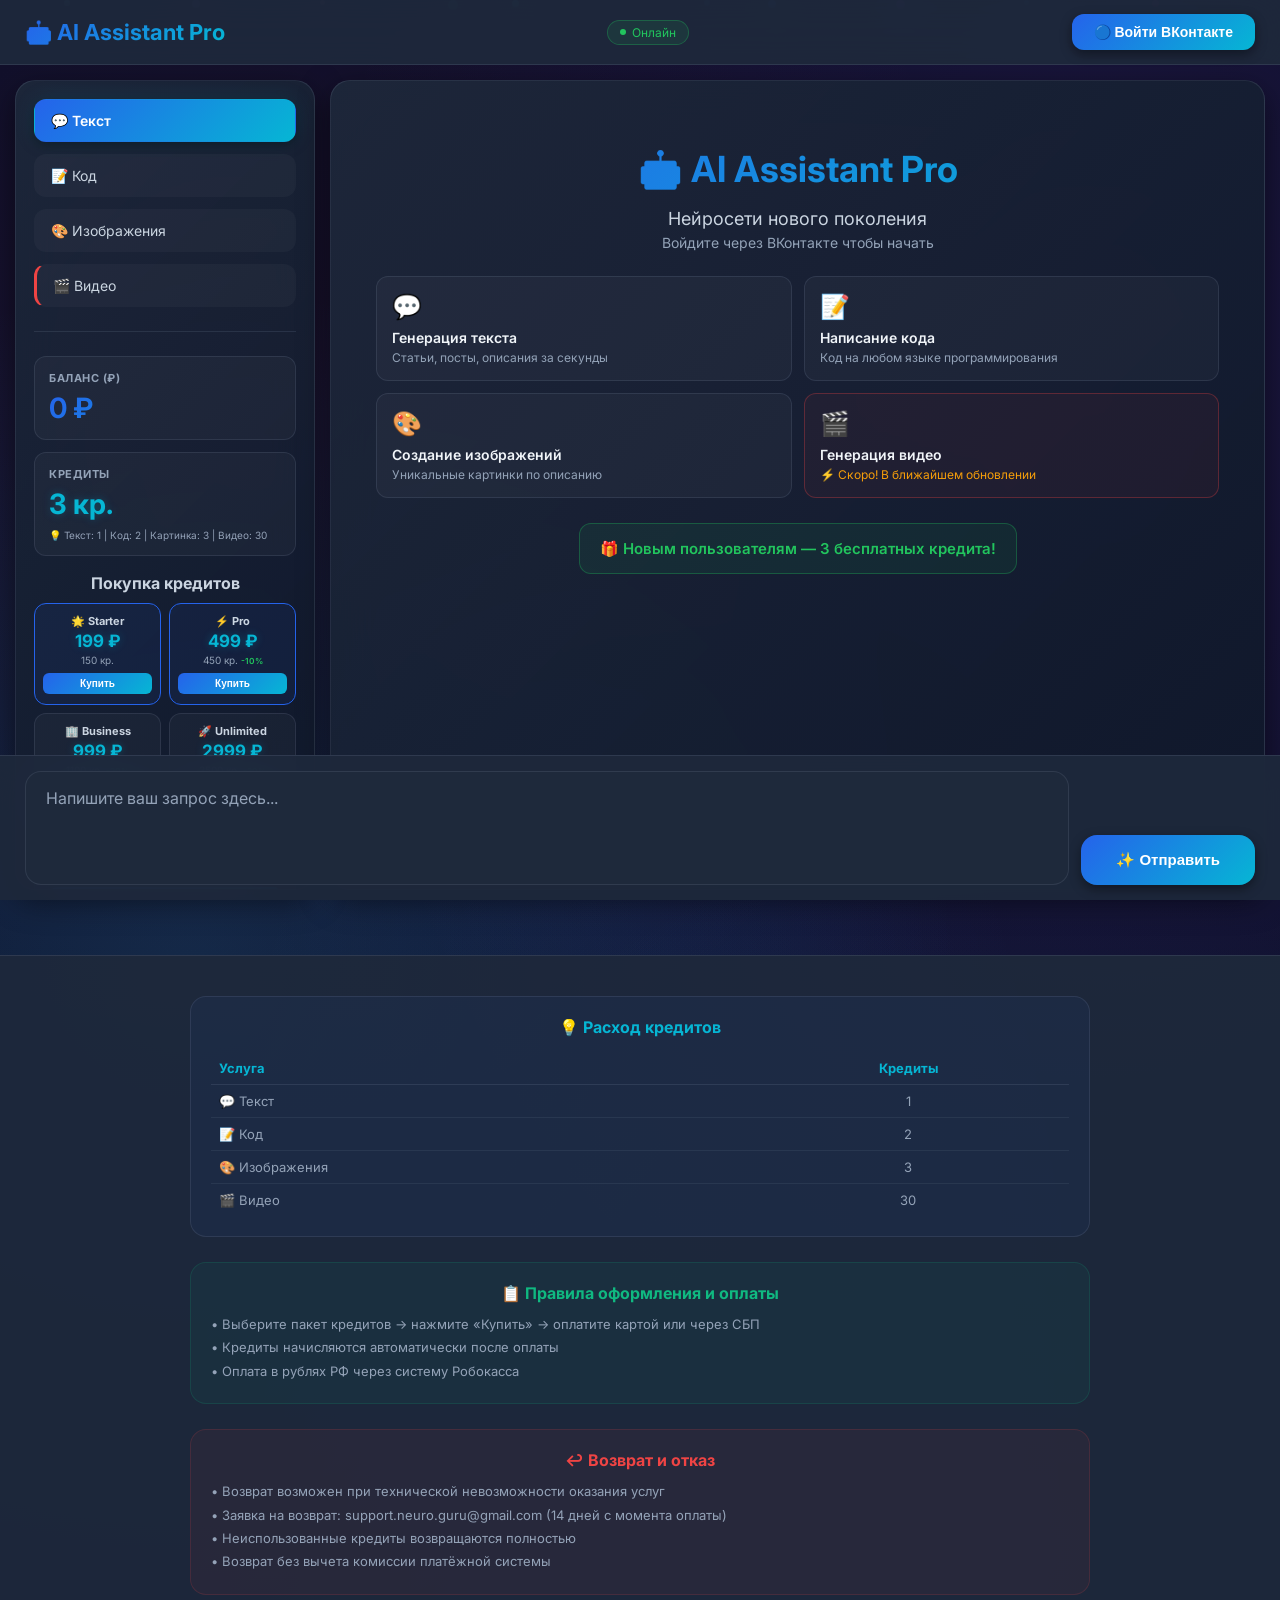
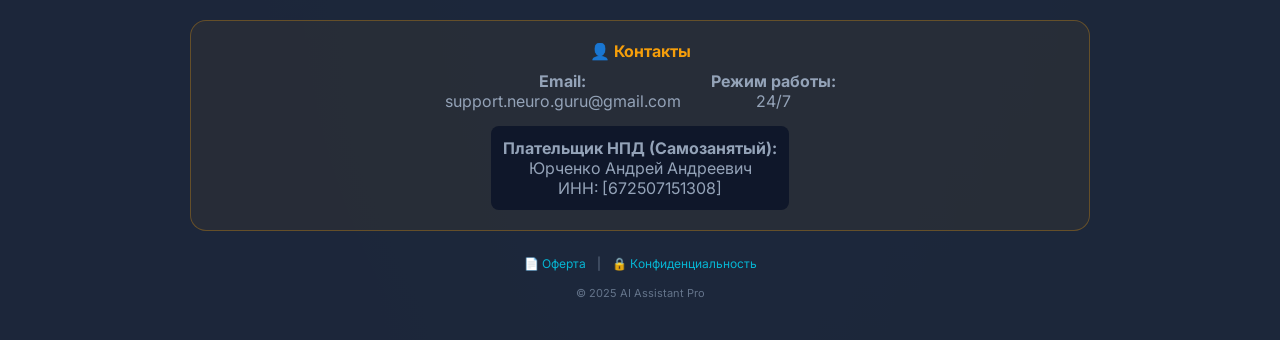
==== commit 091fcd07: "Fix duplicate const isMiniApp declaration and invalid CSS property" ====
--- a/frontend/index.html
+++ b/frontend/index.html
@@ -380,7 +380,6 @@
                 localStorage.setItem('pending_ref_code', refCode);
             }
 
-            const isMiniApp = await initVkMiniApp();
             const isMiniApp = await initVkMiniApp();
             if (isMiniApp) {
                 return;
